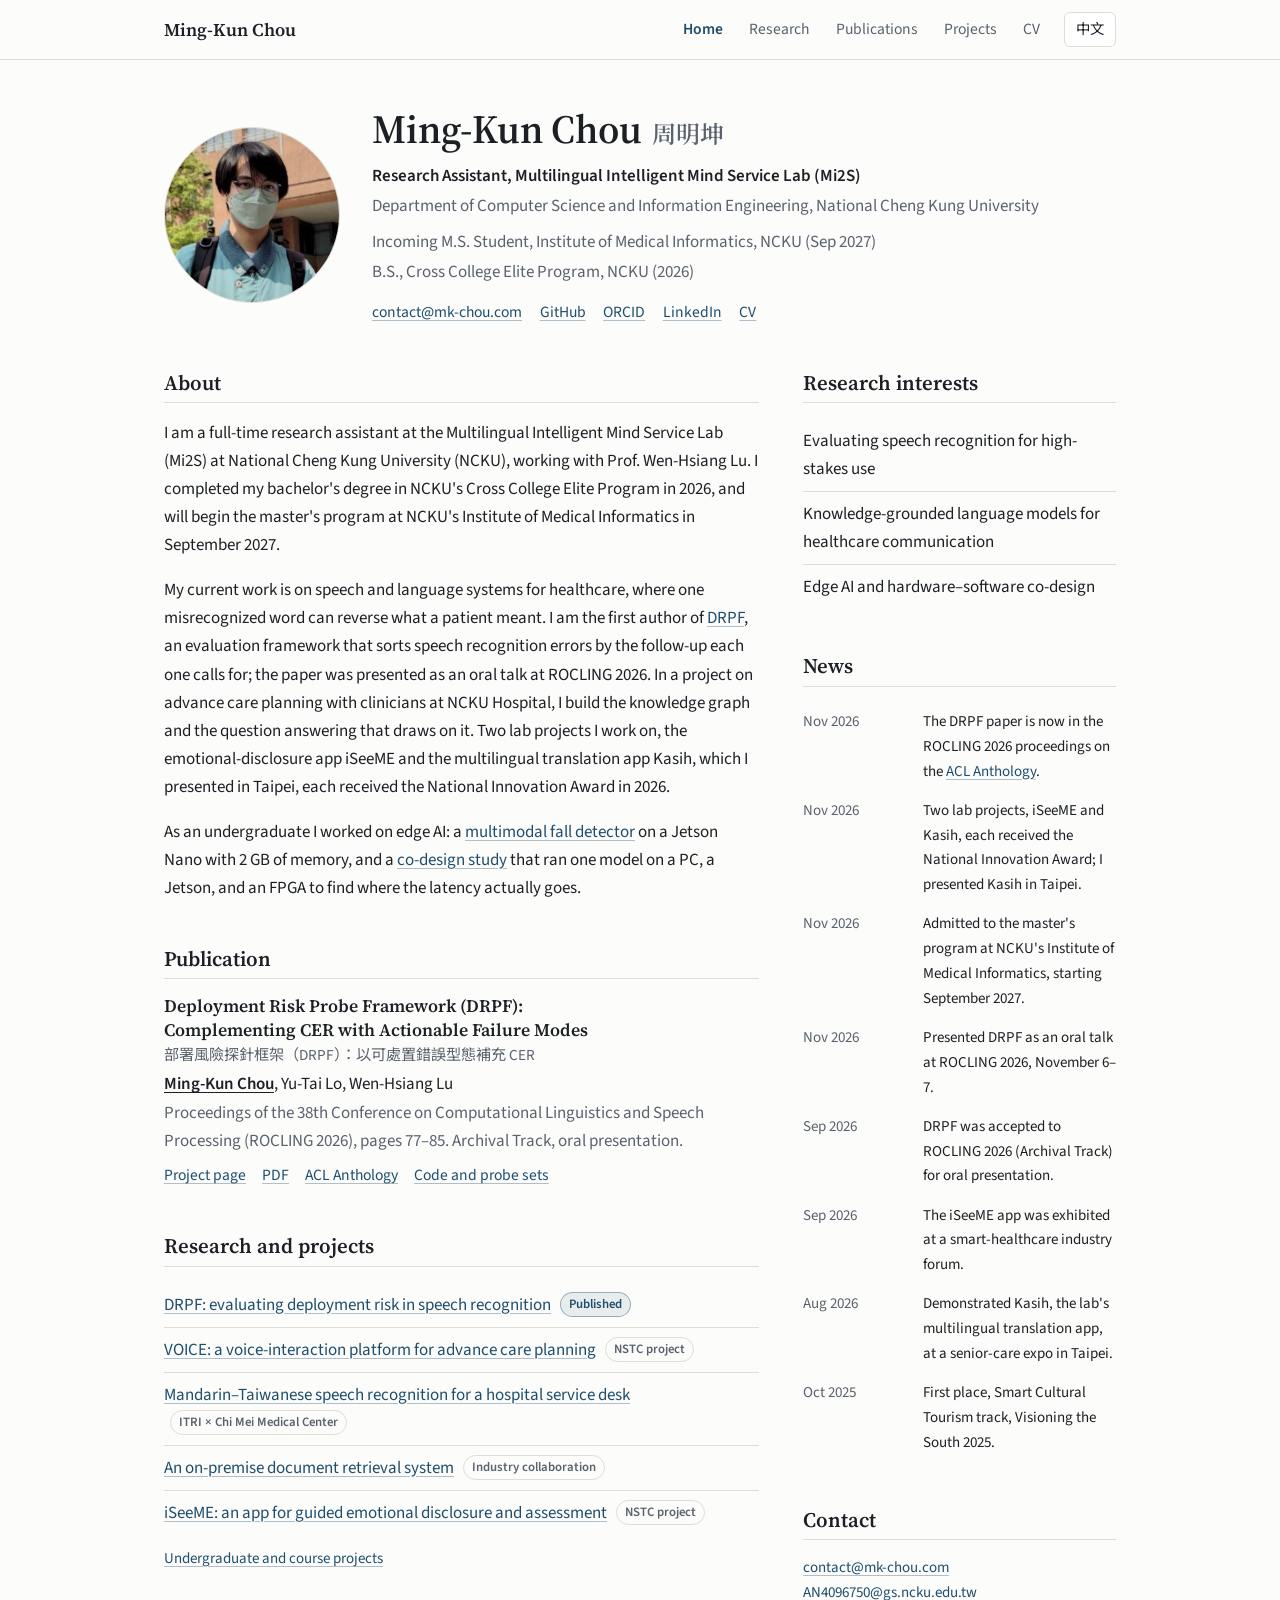
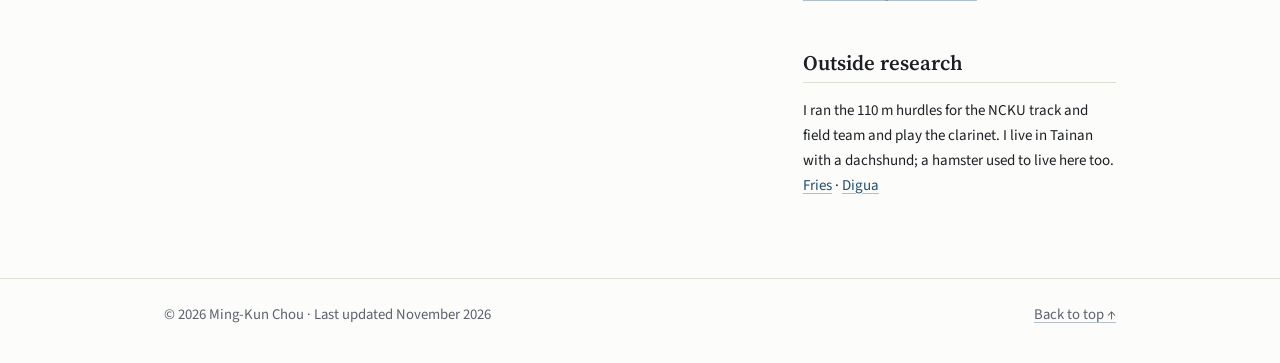
==== index.html @ 24df6266 "Show education under name in homepage header; align CV education with LinkedIn Co-Authored-By: Claud" ====
<!DOCTYPE html>
<html lang="en">
<head>
  <meta charset="UTF-8">
  <meta name="viewport" content="width=device-width, initial-scale=1.0">
  <meta name="description" content="Ming-Kun Chou is a research assistant at the Mi2S lab, National Cheng Kung University, working on speech recognition evaluation and language systems for healthcare.">
  <meta name="author" content="Ming-Kun Chou">
  <link rel="canonical" href="https://www.mk-chou.com/">
  <title>Ming-Kun Chou | 周明坤</title>
  <link rel="preconnect" href="https://fonts.googleapis.com">
  <link rel="preconnect" href="https://fonts.gstatic.com" crossorigin>
  <link href="https://fonts.googleapis.com/css2?family=Noto+Sans+TC:wght@400;500;700&family=Noto+Serif+TC:wght@600&family=Source+Sans+3:ital,wght@0,400;0,600;0,700;1,400&family=Source+Serif+4:wght@600&display=swap" rel="stylesheet">
  <link rel="stylesheet" href="css/style.css">
</head>
<body data-page="home">
  <header class="site-header">
    <nav class="nav" aria-label="Main navigation" data-i18n="nav.label" data-i18n-attr="aria-label">
      <a href="" class="logo">Ming-Kun Chou</a>
      <div class="nav-end">
        <ul class="nav-links">
          <li><a href="" class="active" aria-current="page" data-i18n="nav.home">Home</a></li>
          <li><a href="research/" data-i18n="nav.research">Research</a></li>
          <li><a href="publication/" data-i18n="nav.publications">Publications</a></li>
          <li><a href="project/" data-i18n="nav.projects">Projects</a></li>
          <li><a href="about/" data-i18n="nav.cv">CV</a></li>
        </ul>
        <button type="button" class="lang-toggle" id="lang-toggle" aria-label="Switch to Chinese">中文</button>
        <button class="nav-toggle" aria-label="Open menu" aria-expanded="false" data-i18n="nav.toggle" data-i18n-attr="aria-label">
          <span></span>
          <span></span>
        </button>
      </div>
    </nav>
  </header>

  <main class="page">
    <div class="container">
      <section class="profile">
        <img class="profile-photo" src="pic/profile.jpg" width="352" height="352" data-i18n="home.photo.alt" data-i18n-attr="alt" alt="Ming-Kun Chou">
        <div>
          <h1 class="profile-name">Ming-Kun Chou<span class="profile-name-zh" lang="zh-Hant">周明坤</span></h1>
          <p class="profile-role" data-i18n="home.role">Research Assistant, Multilingual Intelligent Mind Service Lab (Mi2S)</p>
          <p class="profile-aff" data-i18n="home.aff">Department of Computer Science and Information Engineering, National Cheng Kung University</p>
          <p class="profile-aff profile-edu" data-i18n="home.edu.ms">Incoming M.S. Student, Institute of Medical Informatics, NCKU (Sep 2027)</p>
          <p class="profile-aff" data-i18n="home.edu.bs">B.S., Cross College Elite Program, NCKU (2026)</p>
          <ul class="link-row">
            <li><a href="mailto:contact@mk-chou.com">contact@mk-chou.com</a></li>
            <li><a href="https://github.com/MKChou" rel="me">GitHub</a></li>
            <li><a href="https://orcid.org/0009-0003-9377-6130" rel="me">ORCID</a></li>
            <li><a href="https://www.linkedin.com/in/mk-chou" rel="me">LinkedIn</a></li>
            <li><a href="about/"><span data-i18n="home.link.cv">CV</span></a></li>
          </ul>
        </div>
      </section>

      <div class="two-col">
        <div>
          <section class="section prose">
            <h2 class="section-title" data-i18n="home.h.about">About</h2>
            <p data-i18n="home.about.p1">I am a full-time research assistant at the Multilingual Intelligent Mind Service Lab (Mi2S) at National Cheng Kung University (NCKU), working with Prof. Wen-Hsiang Lu. I completed my bachelor's degree in NCKU's Cross College Elite Program in 2026, and will begin the master's program at NCKU's Institute of Medical Informatics in September 2027.</p>
            <p data-i18n="home.about.p2" data-i18n-html>My current work is on speech and language systems for healthcare, where one misrecognized word can reverse what a patient meant. I am the first author of <a href="research/drpf/">DRPF</a>, an evaluation framework that sorts speech recognition errors by the follow-up each one calls for; the paper was presented as an oral talk at ROCLING 2026. In a project on advance care planning with clinicians at NCKU Hospital, I build the knowledge graph and the question answering that draws on it. Two lab projects I work on, the emotional-disclosure app iSeeME and the multilingual translation app Kasih, which I presented in Taipei, each received the National Innovation Award in 2026.</p>
            <p data-i18n="home.about.p3" data-i18n-html>As an undergraduate I worked on edge AI: a <a href="project/2/">multimodal fall detector</a> on a Jetson Nano with 2 GB of memory, and a <a href="project/3/">co-design study</a> that ran one model on a PC, a Jetson, and an FPGA to find where the latency actually goes.</p>
          </section>

          <section class="section">
            <h2 class="section-title" data-i18n="home.h.pub">Publication</h2>
      <article class="pub">
        <h3 class="pub-title">Deployment Risk Probe Framework (DRPF): Complementing CER with Actionable Failure Modes<span class="pub-title-alt" lang="zh-Hant">部署風險探針框架（DRPF）：以可處置錯誤型態補充 CER</span></h3>
        <p class="pub-authors"><span class="me">Ming-Kun Chou</span>, Yu-Tai Lo, Wen-Hsiang Lu</p>
        <p class="pub-venue" data-i18n="pub.venue">Proceedings of the 38th Conference on Computational Linguistics and Speech Processing (ROCLING 2026), pages 77–85. Archival Track, oral presentation.</p>
        <ul class="pub-links">
          <li><a href="research/drpf/"><span data-i18n="pub.link.page">Project page</span></a></li>
          <li><a href="https://aclanthology.org/2026.rocling-main.8.pdf"><span data-i18n="pub.link.pdf">PDF</span></a></li>
          <li><a href="https://aclanthology.org/2026.rocling-main.8/">ACL Anthology</a></li>
          <li><a href="https://github.com/MKChou/DRPF-rocling2026"><span data-i18n="pub.link.code">Code and probe sets</span></a></li>
        </ul>
      </article>
          </section>

          <section class="section">
            <h2 class="section-title" data-i18n="home.h.res">Research and projects</h2>
            <ul class="interest-list">
            <li><a href="research/drpf/"><span data-i18n="res.drpf.title">DRPF: evaluating deployment risk in speech recognition</span></a> <span class="tag tag--pub" data-i18n="res.drpf.tag">Published</span></li>
            <li><a href="research/#voice"><span data-i18n="res.voice.title">VOICE: a voice-interaction platform for advance care planning</span></a> <span class="tag" data-i18n="res.voice.tag">NSTC project</span></li>
            <li><a href="research/#chimei"><span data-i18n="res.chimei.title">Mandarin–Taiwanese speech recognition for a hospital service desk</span></a> <span class="tag" data-i18n="res.chimei.tag">ITRI × Chi Mei Medical Center</span></li>
            <li><a href="research/#kuenling"><span data-i18n="res.kuenling.title">An on-premise document retrieval system</span></a> <span class="tag" data-i18n="res.kuenling.tag">Industry collaboration</span></li>
            <li><a href="research/#iseeme"><span data-i18n="res.iseeme.title">iSeeME: an app for guided emotional disclosure and assessment</span></a> <span class="tag" data-i18n="res.iseeme.tag">NSTC project</span></li>
            </ul>
            <p class="small" style="margin-top:.75rem"><a href="project/"><span data-i18n="home.res.more">Undergraduate and course projects</span></a></p>
          </section>
        </div>

        <aside>
          <section class="section">
            <h2 class="section-title" data-i18n="home.h.int">Research interests</h2>
            <ul class="interest-list">
            <li data-i18n="home.int.0">Evaluating speech recognition for high-stakes use</li>
            <li data-i18n="home.int.1">Knowledge-grounded language models for healthcare communication</li>
            <li data-i18n="home.int.2">Edge AI and hardware–software co-design</li>
            </ul>
          </section>

          <section class="section">
            <h2 class="section-title" data-i18n="home.h.news">News</h2>
            <ul class="news small">
            <li><time datetime="2026-11"><span data-i18n="home.news.paper.when">Nov 2026</span></time><span data-i18n="home.news.paper.text" data-i18n-html>The DRPF paper is now in the ROCLING 2026 proceedings on the <a href="https://aclanthology.org/2026.rocling-main.8/">ACL Anthology</a>.</span></li>
            <li><time datetime="2026-11"><span data-i18n="home.news.award.when">Nov 2026</span></time><span data-i18n="home.news.award.text">Two lab projects, iSeeME and Kasih, each received the National Innovation Award; I presented Kasih in Taipei.</span></li>
            <li><time datetime="2026-11"><span data-i18n="home.news.admit.when">Nov 2026</span></time><span data-i18n="home.news.admit.text">Admitted to the master's program at NCKU's Institute of Medical Informatics, starting September 2027.</span></li>
            <li><time datetime="2026-11"><span data-i18n="home.news.0.when">Nov 2026</span></time><span data-i18n="home.news.0.text">Presented DRPF as an oral talk at ROCLING 2026, November 6–7.</span></li>
            <li><time datetime="2026-09"><span data-i18n="home.news.1.when">Sep 2026</span></time><span data-i18n="home.news.1.text">DRPF was accepted to ROCLING 2026 (Archival Track) for oral presentation.</span></li>
            <li><time datetime="2026-09"><span data-i18n="home.news.2.when">Sep 2026</span></time><span data-i18n="home.news.2.text">The iSeeME app was exhibited at a smart-healthcare industry forum.</span></li>
            <li><time datetime="2026-08"><span data-i18n="home.news.3.when">Aug 2026</span></time><span data-i18n="home.news.3.text">Demonstrated Kasih, the lab's multilingual translation app, at a senior-care expo in Taipei.</span></li>
            <li><time datetime="2025-10"><span data-i18n="home.news.4.when">Oct 2025</span></time><span data-i18n="home.news.4.text">First place, Smart Cultural Tourism track, Visioning the South 2025.</span></li>
            </ul>
          </section>

          <section class="section">
            <h2 class="section-title" data-i18n="home.h.contact">Contact</h2>
            <p class="small"><a href="mailto:contact@mk-chou.com">contact@mk-chou.com</a><br><a href="mailto:AN4096750@gs.ncku.edu.tw">AN4096750@gs.ncku.edu.tw</a></p>
          </section>

          <section class="section">
            <h2 class="section-title" data-i18n="home.h.outside">Outside research</h2>
            <p class="small"><span data-i18n="home.outside.p">I ran the 110 m hurdles for the NCKU track and field team and play the clarinet. I live in Tainan with a dachshund; a hamster used to live here too.</span>
              <button type="button" class="text-button pet-photo-trigger" data-photo="pic/shutiao.jpg" data-i18n="home.pets.shutiao.aria" data-i18n-attr="aria-label" aria-label="Show a photo of Fries"><span data-i18n="home.pets.shutiao">Fries</span></button>
              ·
              <button type="button" class="text-button pet-photo-trigger" data-photo="pic/digua.jpg" data-i18n="home.pets.digua.aria" data-i18n-attr="aria-label" aria-label="Show a photo of Digua"><span data-i18n="home.pets.digua">Digua</span></button>
            </p>
          </section>
        </aside>
      </div>
    </div>
  </main>

  <div class="photo-lightbox" id="photo-lightbox" hidden>
    <button type="button" class="photo-lightbox__close" id="photo-lightbox-close" data-i18n="home.pets.close" data-i18n-attr="aria-label" aria-label="Close">×</button>
    <figure class="photo-lightbox__inner">
      <img src="" alt="" id="photo-lightbox-img">
      <figcaption id="photo-lightbox-caption"></figcaption>
    </figure>
  </div>
  <footer class="site-footer">
    <div class="container footer-inner">
      <p>&copy; <span id="year">2026</span> Ming-Kun Chou · <span data-i18n="footer.updated">Last updated November 2026</span></p>
      <a class="back-to-top" data-i18n="footer.top" href="#">Back to top ↑</a>
    </div>
  </footer>

  <script src="js/site-i18n.js"></script>
  <script src="js/main.js"></script>
</body>
</html>
---- css/style.css ----
/* mk-chou.com — shared styles
   Light, text-first academic layout. Project case pages (project/N/) load this
   file first and add their own case.css on top, so the custom properties and
   the header / footer / container classes below are shared with them. */

:root {
  color-scheme: light;
  --bg: #fcfcfa;
  --bg-elevated: #ffffff;
  --surface: #f3f2ed;
  --border: #dfddd4;
  --text: #1c2025;
  --text-muted: #5a626e;
  --accent: #1e4e6e;
  --accent-soft: rgba(30, 78, 110, 0.09);
  --font-sans: "Source Sans 3", "Noto Sans TC", system-ui, -apple-system, "Segoe UI", sans-serif;
  --font-serif: "Source Serif 4", "Noto Serif TC", Georgia, "Times New Roman", serif;
  --radius: 6px;
  --transition: 0.18s ease;
  --measure: 46rem;
  --page: 62rem;
}

*,
*::before,
*::after {
  box-sizing: border-box;
}

html {
  -webkit-text-size-adjust: 100%;
  scroll-behavior: smooth;
  scroll-padding-top: 5rem;
}

@media (prefers-reduced-motion: reduce) {
  html {
    scroll-behavior: auto;
  }
}

body {
  margin: 0;
  background: var(--bg);
  color: var(--text);
  font-family: var(--font-sans);
  font-size: 1.0625rem;
  line-height: 1.65;
  -webkit-font-smoothing: antialiased;
  text-rendering: optimizeLegibility;
}

html[lang^="zh"] body {
  line-height: 1.8;
}

img {
  max-width: 100%;
  height: auto;
}

a {
  color: var(--accent);
  text-decoration: underline;
  text-decoration-color: rgba(30, 78, 110, 0.35);
  text-underline-offset: 0.18em;
  transition: text-decoration-color var(--transition), color var(--transition);
}

a:hover {
  text-decoration-color: currentColor;
}

:focus-visible {
  outline: 2px solid var(--accent);
  outline-offset: 2px;
  border-radius: 2px;
}

h1,
h2,
h3 {
  font-family: var(--font-serif);
  font-weight: 600;
  line-height: 1.25;
  text-wrap: balance;
}

p {
  margin: 0 0 1em;
}

.container {
  width: 100%;
  max-width: var(--page);
  margin: 0 auto;
  padding: 0 1.25rem;
}

.visually-hidden {
  position: absolute;
  width: 1px;
  height: 1px;
  overflow: hidden;
  clip: rect(0 0 0 0);
  white-space: nowrap;
}

/* ---------- Header ---------- */

.site-header {
  position: sticky;
  top: 0;
  z-index: 50;
  background: rgba(252, 252, 250, 0.94);
  backdrop-filter: saturate(1.4) blur(8px);
  border-bottom: 1px solid var(--border);
}

.nav {
  max-width: var(--page);
  margin: 0 auto;
  padding: 0.7rem 1.25rem;
  display: flex;
  align-items: center;
  justify-content: space-between;
  gap: 1rem;
}

.logo {
  font-family: var(--font-serif);
  font-weight: 600;
  font-size: 1.125rem;
  color: var(--text);
  text-decoration: none;
  white-space: nowrap;
}

.nav-end {
  display: flex;
  align-items: center;
  gap: 0.75rem;
}

.nav-links {
  display: flex;
  gap: 0.25rem;
  list-style: none;
  margin: 0;
  padding: 0;
}

.nav-links a {
  display: block;
  padding: 0.35rem 0.7rem;
  border-radius: var(--radius);
  color: var(--text-muted);
  font-size: 0.975rem;
  text-decoration: none;
  transition: color var(--transition), background var(--transition);
}

.nav-links a:hover {
  color: var(--text);
  background: var(--surface);
}

.nav-links a.active {
  color: var(--accent);
  font-weight: 600;
}

.lang-toggle {
  font: inherit;
  font-size: 0.9rem;
  padding: 0.3rem 0.7rem;
  border: 1px solid var(--border);
  border-radius: var(--radius);
  background: var(--bg-elevated);
  color: var(--text);
  cursor: pointer;
  transition: border-color var(--transition), color var(--transition);
}

.lang-toggle:hover {
  border-color: var(--accent);
  color: var(--accent);
}

.nav-toggle {
  display: none;
  width: 2.25rem;
  height: 2.25rem;
  padding: 0;
  border: 1px solid var(--border);
  border-radius: var(--radius);
  background: var(--bg-elevated);
  cursor: pointer;
  flex-direction: column;
  align-items: center;
  justify-content: center;
  gap: 5px;
}

.nav-toggle span {
  display: block;
  width: 1.05rem;
  height: 2px;
  background: var(--text);
  transition: transform var(--transition);
}

.nav-toggle.open span:first-child {
  transform: translateY(3.5px) rotate(45deg);
}

.nav-toggle.open span:last-child {
  transform: translateY(-3.5px) rotate(-45deg);
}

@media (max-width: 760px) {
  .nav-toggle {
    display: flex;
  }

  .nav-links {
    display: none;
    position: absolute;
    left: 0;
    right: 0;
    top: 100%;
    flex-direction: column;
    gap: 0;
    padding: 0.5rem 1.25rem 0.9rem;
    background: var(--bg);
    border-bottom: 1px solid var(--border);
  }

  .nav-links.open {
    display: flex;
  }

  .nav-links a {
    padding: 0.6rem 0.25rem;
  }
}

/* ---------- Page scaffolding ---------- */

.page {
  padding: 2.75rem 0 4rem;
}

.page-head {
  max-width: var(--measure);
  margin-bottom: 2.25rem;
}

.page-title {
  font-size: clamp(1.75rem, 1.4rem + 1.4vw, 2.25rem);
  margin: 0 0 0.6rem;
}

.page-lead {
  color: var(--text-muted);
  margin: 0;
}

.section {
  margin-top: 2.75rem;
}

.section:first-child {
  margin-top: 0;
}

.section-title {
  font-size: 1.3rem;
  margin: 0 0 1rem;
  padding-bottom: 0.4rem;
  border-bottom: 1px solid var(--border);
}

.prose {
  max-width: var(--measure);
}

.prose h3 {
  font-size: 1.1rem;
  margin: 1.75rem 0 0.5rem;
}

.prose ul,
.prose ol {
  margin: 0 0 1em;
  padding-left: 1.25rem;
}

.prose li {
  margin-bottom: 0.35em;
}

.muted {
  color: var(--text-muted);
}

.small {
  font-size: 0.94rem;
}

.plain-list {
  list-style: none;
  margin: 0;
  padding: 0;
}

/* ---------- Home ---------- */

.profile {
  display: grid;
  grid-template-columns: 11rem 1fr;
  gap: 2rem;
  align-items: center;
}

.profile-photo {
  width: 11rem;
  height: 11rem;
  object-fit: cover;
  border-radius: 50%;
  border: 1px solid var(--border);
  background: var(--surface);
}

.profile-name {
  font-size: clamp(1.9rem, 1.5rem + 1.6vw, 2.5rem);
  margin: 0;
}

.profile-name-zh {
  font-family: "Noto Serif TC", var(--font-serif);
  font-weight: 600;
  font-size: 0.6em;
  color: var(--text-muted);
  margin-left: 0.6rem;
  white-space: nowrap;
}

.profile-role {
  margin: 0.5rem 0 0;
  font-weight: 600;
}

.profile-aff {
  margin: 0.1rem 0 0;
  color: var(--text-muted);
}

.profile-edu {
  margin-top: 0.5rem;
}

.link-row {
  display: flex;
  flex-wrap: wrap;
  gap: 0.35rem 1.1rem;
  list-style: none;
  margin: 0.9rem 0 0;
  padding: 0;
  font-size: 0.975rem;
}

@media (max-width: 620px) {
  .profile {
    grid-template-columns: 1fr;
    gap: 1.25rem;
    justify-items: start;
  }

  .profile-photo {
    width: 8rem;
    height: 8rem;
  }
}

.two-col {
  margin-top: 2.75rem;
  display: grid;
  grid-template-columns: minmax(0, 1.9fr) minmax(0, 1fr);
  gap: 2.75rem;
  align-items: start;
}

@media (max-width: 860px) {
  .two-col {
    grid-template-columns: 1fr;
    gap: 0;
  }

  .two-col > aside {
    margin-top: 2.75rem;
  }
}

.interest-list {
  list-style: none;
  margin: 0;
  padding: 0;
}

.interest-list li {
  padding: 0.5rem 0;
  border-bottom: 1px solid var(--border);
}

.interest-list li:last-child {
  border-bottom: 0;
}

.news {
  list-style: none;
  margin: 0;
  padding: 0;
}

.news li {
  display: grid;
  grid-template-columns: 6.5rem 1fr;
  gap: 1rem;
  padding: 0.45rem 0;
}

.news time {
  color: var(--text-muted);
  font-variant-numeric: tabular-nums;
  white-space: nowrap;
}

@media (max-width: 480px) {
  .news li {
    grid-template-columns: 1fr;
    gap: 0;
  }
}

/* ---------- Publication entries ---------- */

.pub {
  max-width: var(--measure);
}

.pub-title {
  font-family: var(--font-serif);
  font-weight: 600;
  font-size: 1.1rem;
  line-height: 1.35;
  margin: 0 0 0.3rem;
}

.pub-title-alt {
  display: block;
  font-family: var(--font-sans);
  font-weight: 400;
  font-size: 0.95rem;
  color: var(--text-muted);
  margin-top: 0.15rem;
}

.pub-authors,
.pub-venue {
  margin: 0;
}

.pub-authors .me {
  font-weight: 600;
  text-decoration: underline;
  text-decoration-thickness: 1px;
  text-underline-offset: 0.2em;
}

.pub-venue {
  color: var(--text-muted);
}

.pub-links {
  display: flex;
  flex-wrap: wrap;
  gap: 0.4rem 1rem;
  list-style: none;
  margin: 0.55rem 0 0;
  padding: 0;
  font-size: 0.975rem;
}

.pub details {
  margin-top: 0.75rem;
}

.pub summary {
  cursor: pointer;
  color: var(--accent);
  font-size: 0.975rem;
  width: fit-content;
}

.pub details > *:not(summary) {
  margin-top: 0.6rem;
}

pre {
  margin: 0;
  padding: 0.9rem 1rem;
  background: var(--surface);
  border: 1px solid var(--border);
  border-radius: var(--radius);
  font-family: ui-monospace, SFMono-Regular, Menlo, Consolas, monospace;
  font-size: 0.85rem;
  line-height: 1.55;
  overflow-x: auto;
  white-space: pre;
}

/* ---------- Entries (research, projects) ---------- */

.entry {
  max-width: var(--measure);
  padding: 1.5rem 0;
  border-bottom: 1px solid var(--border);
}

.entry:first-of-type {
  padding-top: 0.25rem;
}

.entry:last-of-type {
  border-bottom: 0;
}

.entry-title {
  font-size: 1.15rem;
  margin: 0 0 0.25rem;
}

.entry-title a {
  color: inherit;
  text-decoration-color: transparent;
}

.entry-title a:hover {
  color: var(--accent);
  text-decoration-color: currentColor;
}

.entry-meta {
  margin: 0 0 0.7rem;
  color: var(--text-muted);
  font-size: 0.96rem;
}

.entry-meta span + span::before {
  content: "·";
  margin: 0 0.5rem;
}

.entry p:last-child {
  margin-bottom: 0;
}

.tag {
  display: inline-block;
  padding: 0.05rem 0.5rem;
  border: 1px solid var(--border);
  border-radius: 999px;
  font-family: var(--font-sans);
  font-size: 0.8rem;
  font-weight: 600;
  color: var(--text-muted);
  vertical-align: 0.12em;
  margin-left: 0.4rem;
  white-space: nowrap;
}

.tag--pub {
  color: var(--accent);
  border-color: rgba(30, 78, 110, 0.4);
  background: var(--accent-soft);
}

.entry-with-figure {
  display: grid;
  grid-template-columns: minmax(0, 1fr) 13rem;
  gap: 1.5rem;
  align-items: start;
  max-width: calc(var(--measure) + 14.5rem);
}

.entry-figure {
  margin: 0;
}

.entry-figure img {
  display: block;
  width: 100%;
  border: 1px solid var(--border);
  border-radius: var(--radius);
  background: #fff;
}

.entry-figure figcaption {
  margin-top: 0.35rem;
  font-size: 0.85rem;
  color: var(--text-muted);
}

@media (max-width: 760px) {
  .entry-with-figure {
    grid-template-columns: 1fr;
  }

  .entry-figure {
    max-width: 18rem;
  }
}

/* ---------- Tables ---------- */

.table-wrap {
  max-width: 54rem;
  overflow-x: auto;
  margin: 1.1rem 0 1.4rem;
}

table {
  width: 100%;
  border-collapse: collapse;
  font-size: 0.95rem;
  font-variant-numeric: tabular-nums;
}

caption {
  caption-side: bottom;
  text-align: left;
  padding-top: 0.5rem;
  color: var(--text-muted);
  font-size: 0.88rem;
}

th,
td {
  padding: 0.5rem 0.75rem;
  text-align: left;
  vertical-align: top;
  border-bottom: 1px solid var(--border);
}

thead th {
  border-bottom: 2px solid var(--text);
  font-weight: 600;
  white-space: nowrap;
}

td.num,
th.num {
  text-align: right;
  white-space: nowrap;
}

/* ---------- Simple bar chart (DRPF page) ---------- */

.bars {
  margin: 1.25rem 0 0.5rem;
  display: grid;
  gap: 0.7rem;
}

.bar-row {
  display: grid;
  grid-template-columns: 9.5rem 1fr 4.5rem;
  gap: 0.75rem;
  align-items: center;
  font-size: 0.93rem;
}

.bar-track {
  display: flex;
  height: 1.5rem;
  background: var(--surface);
  border-radius: 3px;
  overflow: hidden;
}

.bar-seg {
  display: flex;
  align-items: center;
  justify-content: center;
  color: #fff;
  font-size: 0.8rem;
  font-weight: 600;
  min-width: 0;
}

.bar-seg--iii {
  background: #1e4e6e;
}

.bar-seg--ii {
  background: #b5651d;
}

.bar-total {
  color: var(--text-muted);
  font-variant-numeric: tabular-nums;
  white-space: nowrap;
}

.legend {
  display: flex;
  flex-wrap: wrap;
  gap: 0.3rem 1.25rem;
  list-style: none;
  margin: 0.25rem 0 0;
  padding: 0;
  font-size: 0.88rem;
  color: var(--text-muted);
}

.legend i {
  display: inline-block;
  width: 0.75rem;
  height: 0.75rem;
  border-radius: 2px;
  margin-right: 0.4rem;
  vertical-align: -0.05em;
}

@media (max-width: 560px) {
  .bar-row {
    grid-template-columns: 1fr 4.5rem;
  }

  .bar-row > :first-child {
    grid-column: 1 / -1;
  }
}

/* ---------- CV ---------- */

.cv-list {
  margin: 0;
  max-width: 52rem;
}

.cv-row {
  display: grid;
  grid-template-columns: 6.5rem 1fr;
  gap: 1rem;
  padding: 0.6rem 0;
  border-bottom: 1px solid var(--border);
}

.cv-row:last-child {
  border-bottom: 0;
}

.cv-row dt {
  color: var(--text-muted);
  font-variant-numeric: tabular-nums;
}

.cv-row dd {
  margin: 0;
}

.cv-row strong {
  font-weight: 600;
}

.cv-row .sub {
  display: block;
  color: var(--text-muted);
  font-size: 0.96rem;
}

@media (max-width: 520px) {
  .cv-row {
    grid-template-columns: 1fr;
    gap: 0.1rem;
  }
}

.skills {
  max-width: 52rem;
}

.skills th {
  width: 12rem;
  font-weight: 600;
  white-space: nowrap;
}

/* ---------- Notes, buttons, back links ---------- */

.note {
  max-width: var(--measure);
  margin: 1.25rem 0;
  padding: 0.8rem 1rem;
  background: var(--surface);
  border-left: 3px solid var(--accent);
  border-radius: 0 var(--radius) var(--radius) 0;
  font-size: 0.97rem;
}

.note p:last-child {
  margin-bottom: 0;
}

.back-home {
  display: inline-block;
  color: var(--accent);
  font-size: 0.975rem;
}

.text-button {
  font: inherit;
  color: var(--accent);
  background: none;
  border: 0;
  padding: 0;
  cursor: pointer;
  text-decoration: underline;
  text-decoration-color: rgba(30, 78, 110, 0.35);
  text-underline-offset: 0.18em;
}

.text-button:hover {
  text-decoration-color: currentColor;
}

/* ---------- Photo lightbox (home) ---------- */

.photo-lightbox {
  position: fixed;
  inset: 0;
  z-index: 100;
  display: flex;
  align-items: center;
  justify-content: center;
  padding: 1.5rem;
  background: rgba(20, 22, 26, 0.82);
}

.photo-lightbox[hidden] {
  display: none;
}

.photo-lightbox__inner {
  margin: 0;
  max-width: min(90vw, 40rem);
  text-align: center;
  color: #fff;
}

.photo-lightbox__inner img {
  display: block;
  max-width: 100%;
  max-height: 78vh;
  border-radius: var(--radius);
}

.photo-lightbox__inner figcaption {
  margin-top: 0.6rem;
}

.photo-lightbox__close {
  position: absolute;
  top: 1rem;
  right: 1rem;
  width: 2.5rem;
  height: 2.5rem;
  font-size: 1.5rem;
  line-height: 1;
  color: #fff;
  background: rgba(255, 255, 255, 0.12);
  border: 0;
  border-radius: 50%;
  cursor: pointer;
}

/* ---------- Footer ---------- */

.site-footer {
  border-top: 1px solid var(--border);
  padding: 1.5rem 0 2.25rem;
  color: var(--text-muted);
  font-size: 0.92rem;
}

.footer-inner {
  display: flex;
  flex-wrap: wrap;
  align-items: center;
  justify-content: space-between;
  gap: 0.5rem 1.5rem;
}

.footer-inner p {
  margin: 0;
}

.back-to-top {
  color: var(--text-muted);
}

@media print {
  .site-header,
  .site-footer,
  .lang-toggle {
    display: none;
  }

  body {
    background: #fff;
    font-size: 11pt;
  }

  a {
    color: inherit;
    text-decoration: none;
  }
}
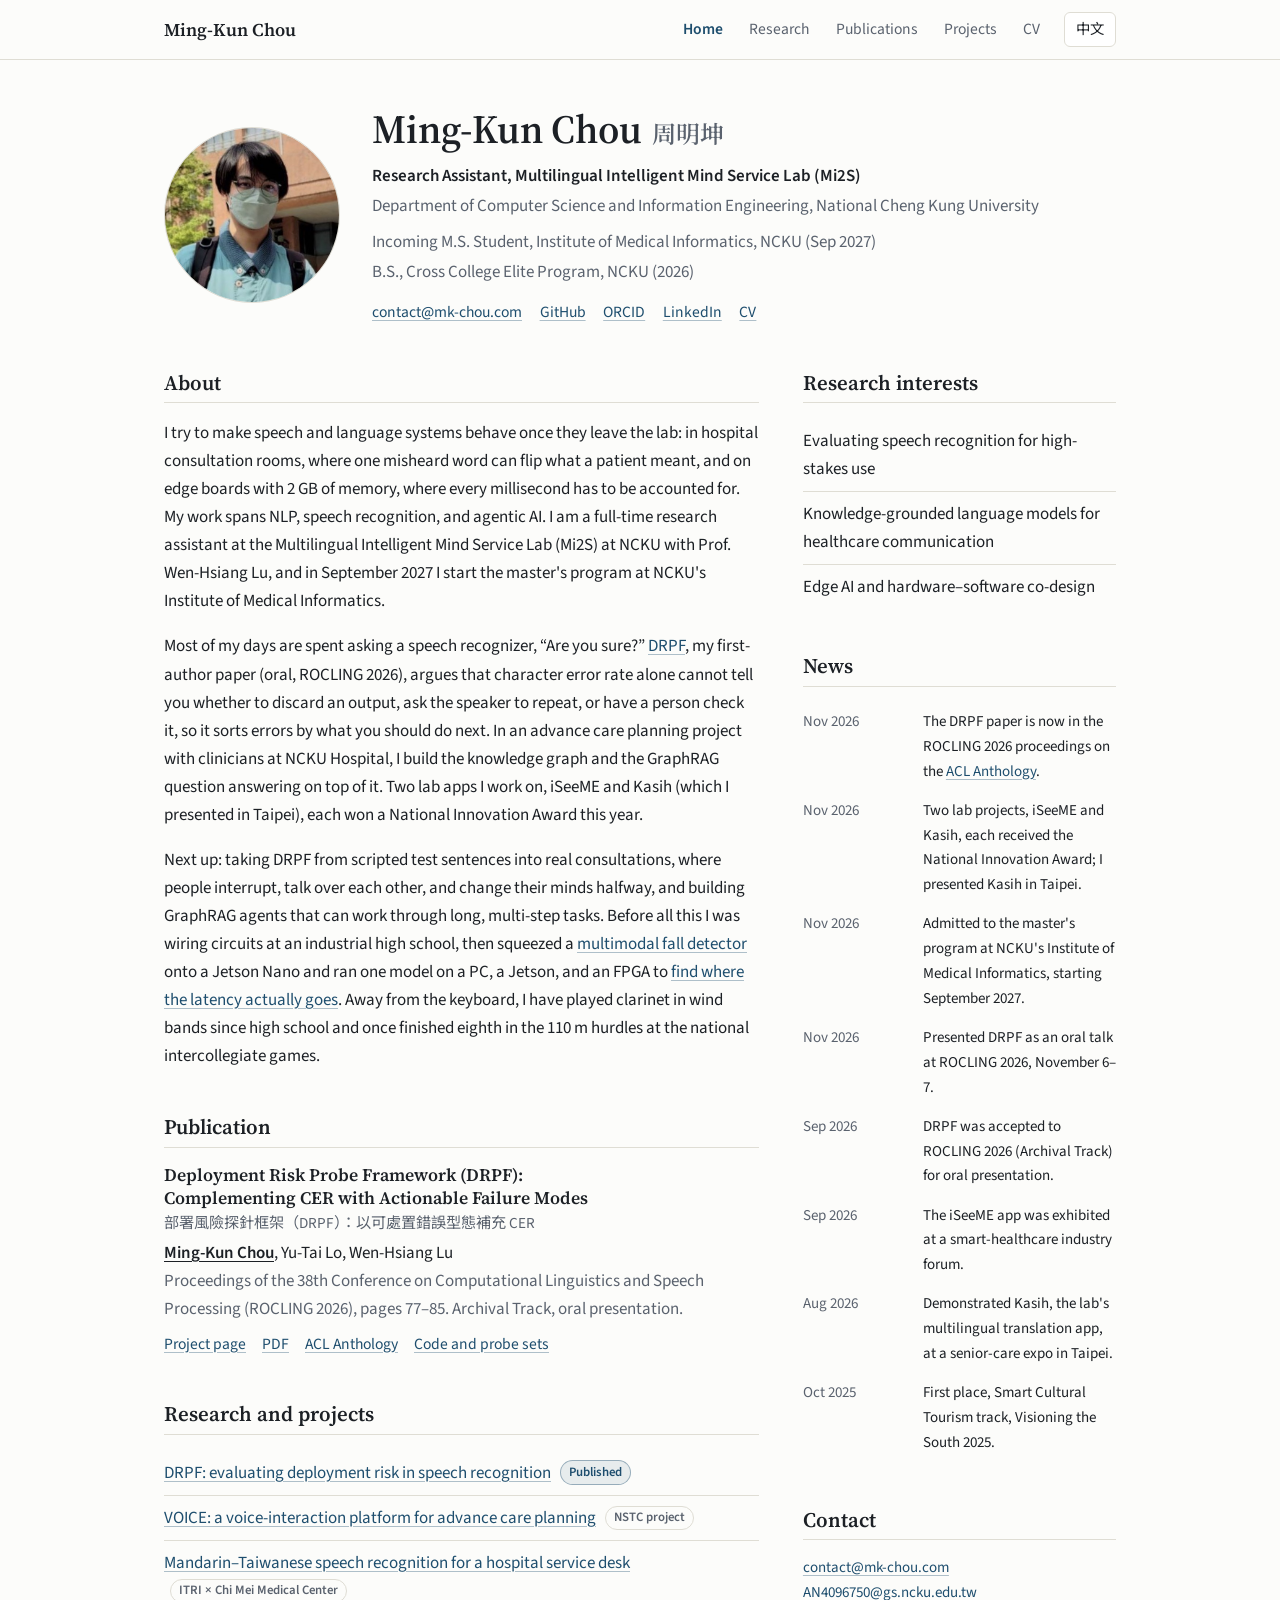
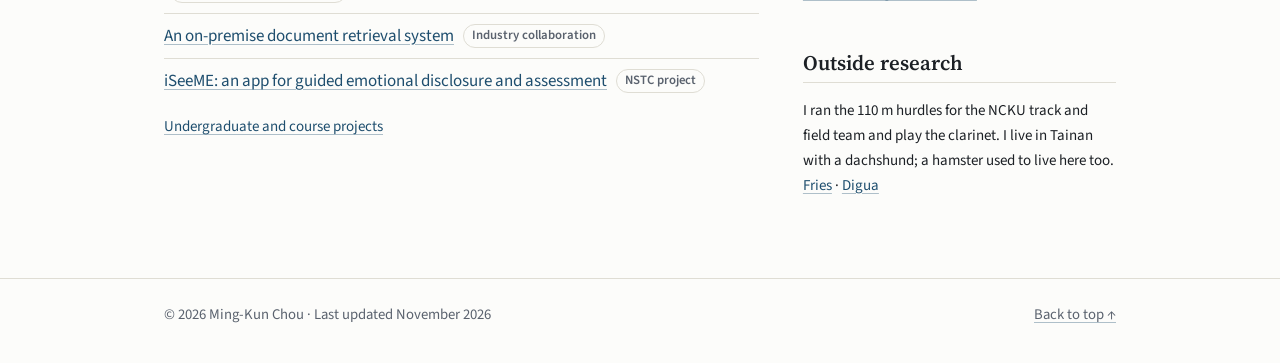
==== commit 6a32f0d8: "Rewrite homepage About in a livelier tone, drawing on LinkedIn summary Co-Authored-By: Claude Opus 5" ====
--- a/index.html
+++ b/index.html
@@ -57,9 +57,9 @@
         <div>
           <section class="section prose">
             <h2 class="section-title" data-i18n="home.h.about">About</h2>
-            <p data-i18n="home.about.p1">I am a full-time research assistant at the Multilingual Intelligent Mind Service Lab (Mi2S) at National Cheng Kung University (NCKU), working with Prof. Wen-Hsiang Lu. I completed my bachelor's degree in NCKU's Cross College Elite Program in 2026, and will begin the master's program at NCKU's Institute of Medical Informatics in September 2027.</p>
-            <p data-i18n="home.about.p2" data-i18n-html>My current work is on speech and language systems for healthcare, where one misrecognized word can reverse what a patient meant. I am the first author of <a href="research/drpf/">DRPF</a>, an evaluation framework that sorts speech recognition errors by the follow-up each one calls for; the paper was presented as an oral talk at ROCLING 2026. In a project on advance care planning with clinicians at NCKU Hospital, I build the knowledge graph and the question answering that draws on it. Two lab projects I work on, the emotional-disclosure app iSeeME and the multilingual translation app Kasih, which I presented in Taipei, each received the National Innovation Award in 2026.</p>
-            <p data-i18n="home.about.p3" data-i18n-html>As an undergraduate I worked on edge AI: a <a href="project/2/">multimodal fall detector</a> on a Jetson Nano with 2 GB of memory, and a <a href="project/3/">co-design study</a> that ran one model on a PC, a Jetson, and an FPGA to find where the latency actually goes.</p>
+            <p data-i18n="home.about.p1">I try to make speech and language systems behave once they leave the lab: in hospital consultation rooms, where one misheard word can flip what a patient meant, and on edge boards with 2 GB of memory, where every millisecond has to be accounted for. My work spans NLP, speech recognition, and agentic AI. I am a full-time research assistant at the Multilingual Intelligent Mind Service Lab (Mi2S) at NCKU with Prof. Wen-Hsiang Lu, and in September 2027 I start the master's program at NCKU's Institute of Medical Informatics.</p>
+            <p data-i18n="home.about.p2" data-i18n-html>Most of my days are spent asking a speech recognizer, “Are you sure?” <a href="research/drpf/">DRPF</a>, my first-author paper (oral, ROCLING 2026), argues that character error rate alone cannot tell you whether to discard an output, ask the speaker to repeat, or have a person check it, so it sorts errors by what you should do next. In an advance care planning project with clinicians at NCKU Hospital, I build the knowledge graph and the GraphRAG question answering on top of it. Two lab apps I work on, iSeeME and Kasih (which I presented in Taipei), each won a National Innovation Award this year.</p>
+            <p data-i18n="home.about.p3" data-i18n-html>Next up: taking DRPF from scripted test sentences into real consultations, where people interrupt, talk over each other, and change their minds halfway, and building GraphRAG agents that can work through long, multi-step tasks. Before all this I was wiring circuits at an industrial high school, then squeezed a <a href="project/2/">multimodal fall detector</a> onto a Jetson Nano and ran one model on a PC, a Jetson, and an FPGA to <a href="project/3/">find where the latency actually goes</a>. Away from the keyboard, I have played clarinet in wind bands since high school and once finished eighth in the 110 m hurdles at the national intercollegiate games.</p>
           </section>
 
           <section class="section">
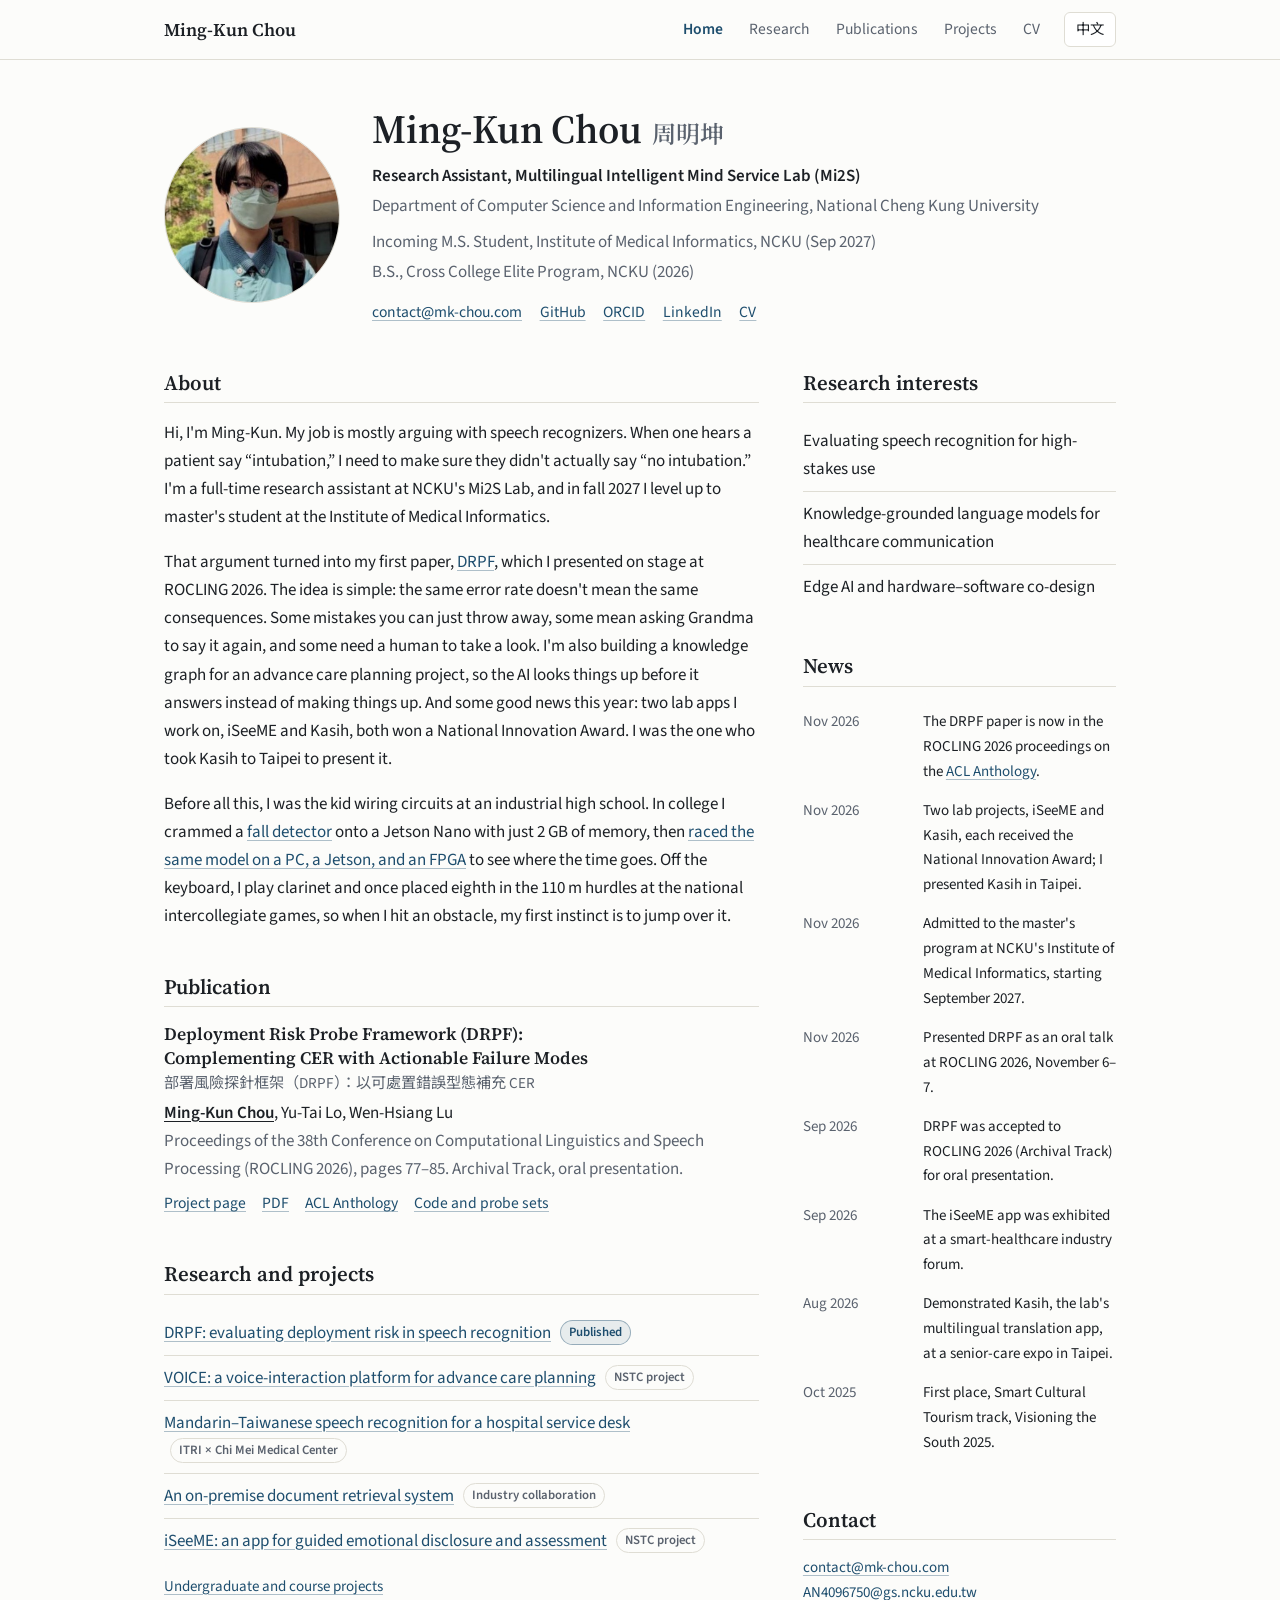
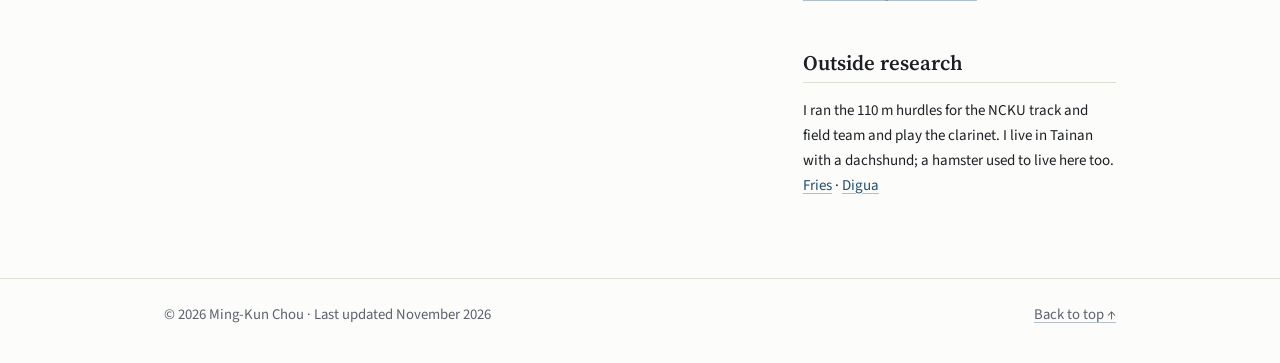
==== commit 094f32f7: "Make homepage About more casual Co-Authored-By: Claude Opus 5.5 <noreply@anthropic.com>" ====
--- a/index.html
+++ b/index.html
@@ -57,9 +57,9 @@
         <div>
           <section class="section prose">
             <h2 class="section-title" data-i18n="home.h.about">About</h2>
-            <p data-i18n="home.about.p1">I try to make speech and language systems behave once they leave the lab: in hospital consultation rooms, where one misheard word can flip what a patient meant, and on edge boards with 2 GB of memory, where every millisecond has to be accounted for. My work spans NLP, speech recognition, and agentic AI. I am a full-time research assistant at the Multilingual Intelligent Mind Service Lab (Mi2S) at NCKU with Prof. Wen-Hsiang Lu, and in September 2027 I start the master's program at NCKU's Institute of Medical Informatics.</p>
-            <p data-i18n="home.about.p2" data-i18n-html>Most of my days are spent asking a speech recognizer, “Are you sure?” <a href="research/drpf/">DRPF</a>, my first-author paper (oral, ROCLING 2026), argues that character error rate alone cannot tell you whether to discard an output, ask the speaker to repeat, or have a person check it, so it sorts errors by what you should do next. In an advance care planning project with clinicians at NCKU Hospital, I build the knowledge graph and the GraphRAG question answering on top of it. Two lab apps I work on, iSeeME and Kasih (which I presented in Taipei), each won a National Innovation Award this year.</p>
-            <p data-i18n="home.about.p3" data-i18n-html>Next up: taking DRPF from scripted test sentences into real consultations, where people interrupt, talk over each other, and change their minds halfway, and building GraphRAG agents that can work through long, multi-step tasks. Before all this I was wiring circuits at an industrial high school, then squeezed a <a href="project/2/">multimodal fall detector</a> onto a Jetson Nano and ran one model on a PC, a Jetson, and an FPGA to <a href="project/3/">find where the latency actually goes</a>. Away from the keyboard, I have played clarinet in wind bands since high school and once finished eighth in the 110 m hurdles at the national intercollegiate games.</p>
+            <p data-i18n="home.about.p1">Hi, I'm Ming-Kun. My job is mostly arguing with speech recognizers. When one hears a patient say “intubation,” I need to make sure they didn't actually say “no intubation.” I'm a full-time research assistant at NCKU's Mi2S Lab, and in fall 2027 I level up to master's student at the Institute of Medical Informatics.</p>
+            <p data-i18n="home.about.p2" data-i18n-html>That argument turned into my first paper, <a href="research/drpf/">DRPF</a>, which I presented on stage at ROCLING 2026. The idea is simple: the same error rate doesn't mean the same consequences. Some mistakes you can just throw away, some mean asking Grandma to say it again, and some need a human to take a look. I'm also building a knowledge graph for an advance care planning project, so the AI looks things up before it answers instead of making things up. And some good news this year: two lab apps I work on, iSeeME and Kasih, both won a National Innovation Award. I was the one who took Kasih to Taipei to present it.</p>
+            <p data-i18n="home.about.p3" data-i18n-html>Before all this, I was the kid wiring circuits at an industrial high school. In college I crammed a <a href="project/2/">fall detector</a> onto a Jetson Nano with just 2 GB of memory, then <a href="project/3/">raced the same model on a PC, a Jetson, and an FPGA</a> to see where the time goes. Off the keyboard, I play clarinet and once placed eighth in the 110 m hurdles at the national intercollegiate games, so when I hit an obstacle, my first instinct is to jump over it.</p>
           </section>
 
           <section class="section">
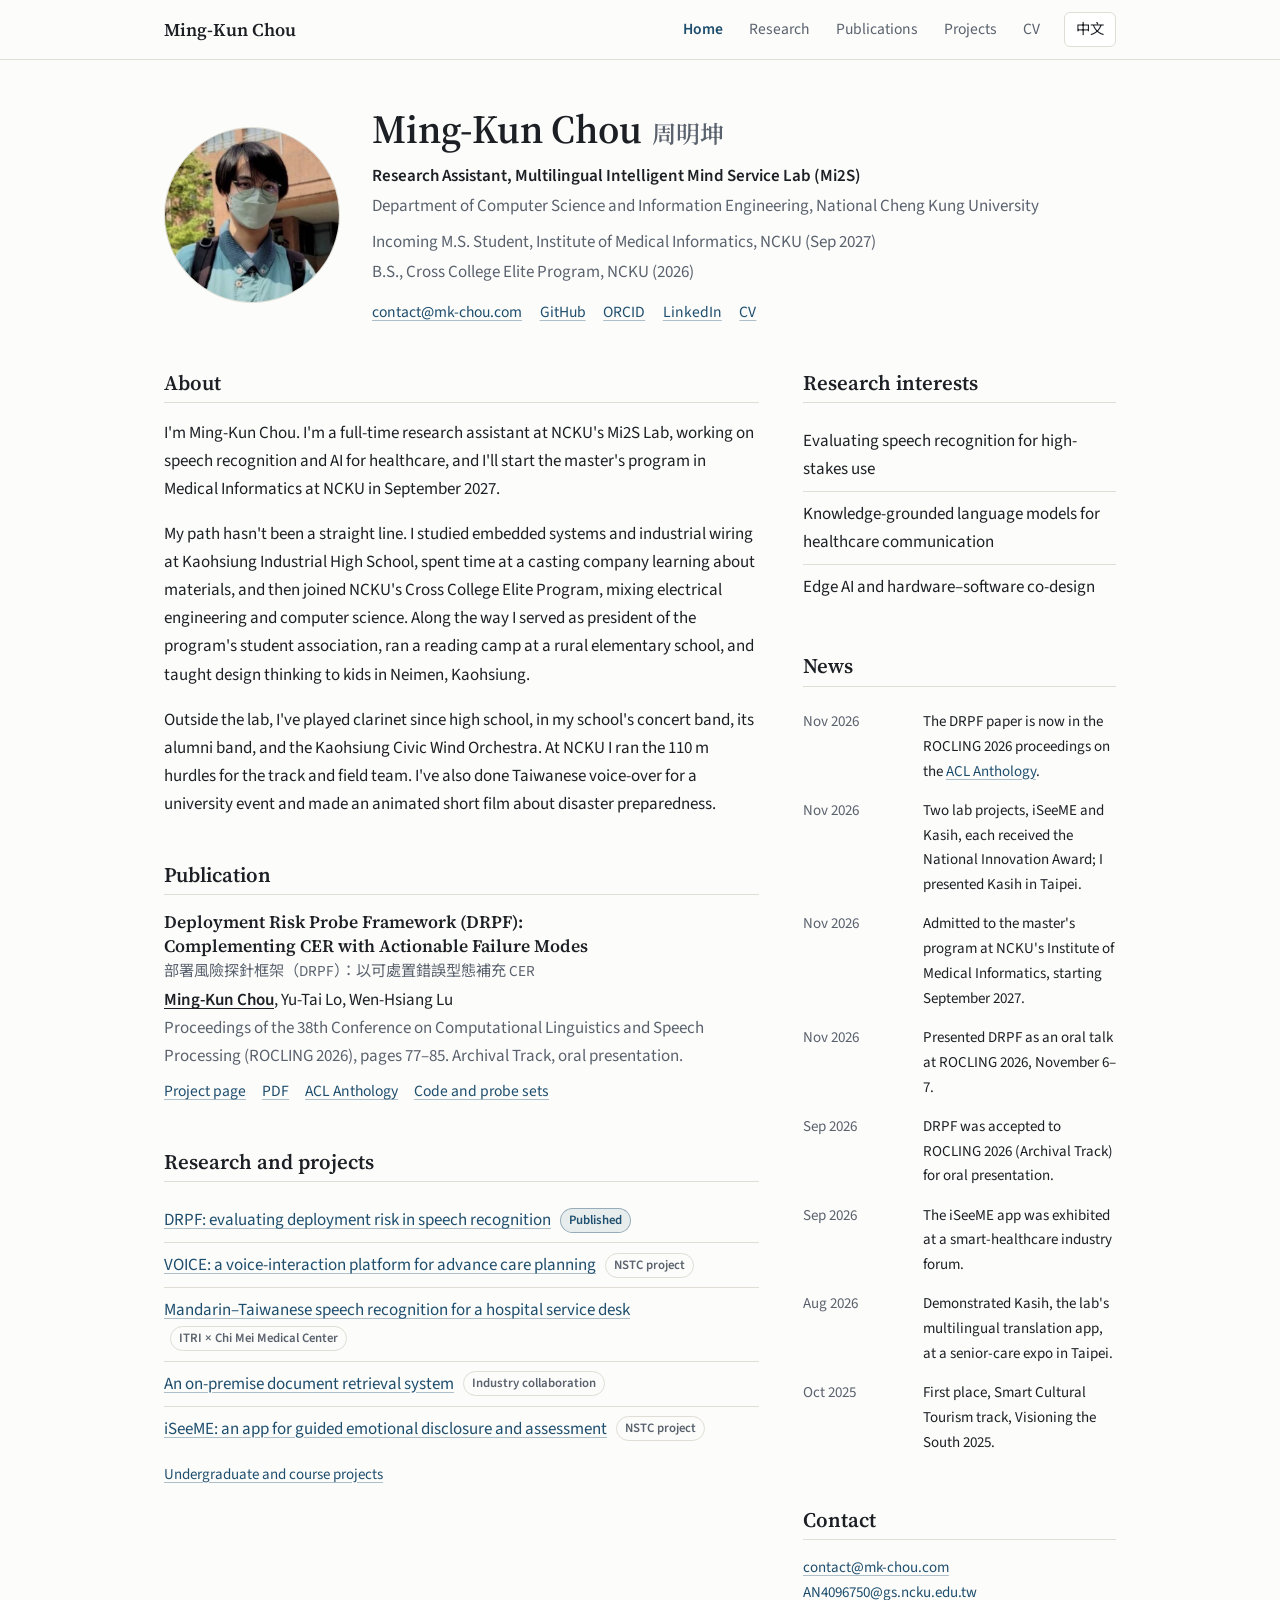
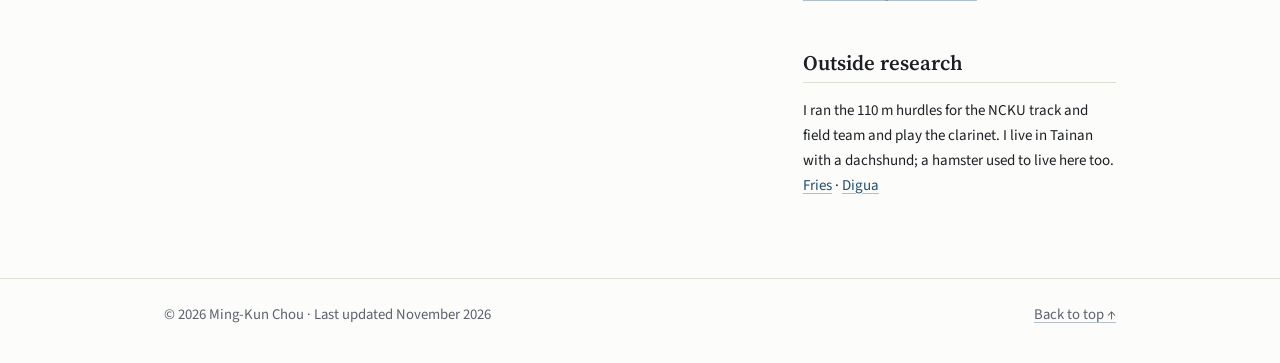
==== commit 1dc3077b: "Refocus homepage About on background and life outside research Co-Authored-By: Claude Opus 5.5 <nore" ====
--- a/index.html
+++ b/index.html
@@ -57,9 +57,9 @@
         <div>
           <section class="section prose">
             <h2 class="section-title" data-i18n="home.h.about">About</h2>
-            <p data-i18n="home.about.p1">Hi, I'm Ming-Kun. My job is mostly arguing with speech recognizers. When one hears a patient say “intubation,” I need to make sure they didn't actually say “no intubation.” I'm a full-time research assistant at NCKU's Mi2S Lab, and in fall 2027 I level up to master's student at the Institute of Medical Informatics.</p>
-            <p data-i18n="home.about.p2" data-i18n-html>That argument turned into my first paper, <a href="research/drpf/">DRPF</a>, which I presented on stage at ROCLING 2026. The idea is simple: the same error rate doesn't mean the same consequences. Some mistakes you can just throw away, some mean asking Grandma to say it again, and some need a human to take a look. I'm also building a knowledge graph for an advance care planning project, so the AI looks things up before it answers instead of making things up. And some good news this year: two lab apps I work on, iSeeME and Kasih, both won a National Innovation Award. I was the one who took Kasih to Taipei to present it.</p>
-            <p data-i18n="home.about.p3" data-i18n-html>Before all this, I was the kid wiring circuits at an industrial high school. In college I crammed a <a href="project/2/">fall detector</a> onto a Jetson Nano with just 2 GB of memory, then <a href="project/3/">raced the same model on a PC, a Jetson, and an FPGA</a> to see where the time goes. Off the keyboard, I play clarinet and once placed eighth in the 110 m hurdles at the national intercollegiate games, so when I hit an obstacle, my first instinct is to jump over it.</p>
+            <p data-i18n="home.about.p1">I'm Ming-Kun Chou. I'm a full-time research assistant at NCKU's Mi2S Lab, working on speech recognition and AI for healthcare, and I'll start the master's program in Medical Informatics at NCKU in September 2027.</p>
+            <p data-i18n="home.about.p2">My path hasn't been a straight line. I studied embedded systems and industrial wiring at Kaohsiung Industrial High School, spent time at a casting company learning about materials, and then joined NCKU's Cross College Elite Program, mixing electrical engineering and computer science. Along the way I served as president of the program's student association, ran a reading camp at a rural elementary school, and taught design thinking to kids in Neimen, Kaohsiung.</p>
+            <p data-i18n="home.about.p3">Outside the lab, I've played clarinet since high school, in my school's concert band, its alumni band, and the Kaohsiung Civic Wind Orchestra. At NCKU I ran the 110 m hurdles for the track and field team. I've also done Taiwanese voice-over for a university event and made an animated short film about disaster preparedness.</p>
           </section>
 
           <section class="section">
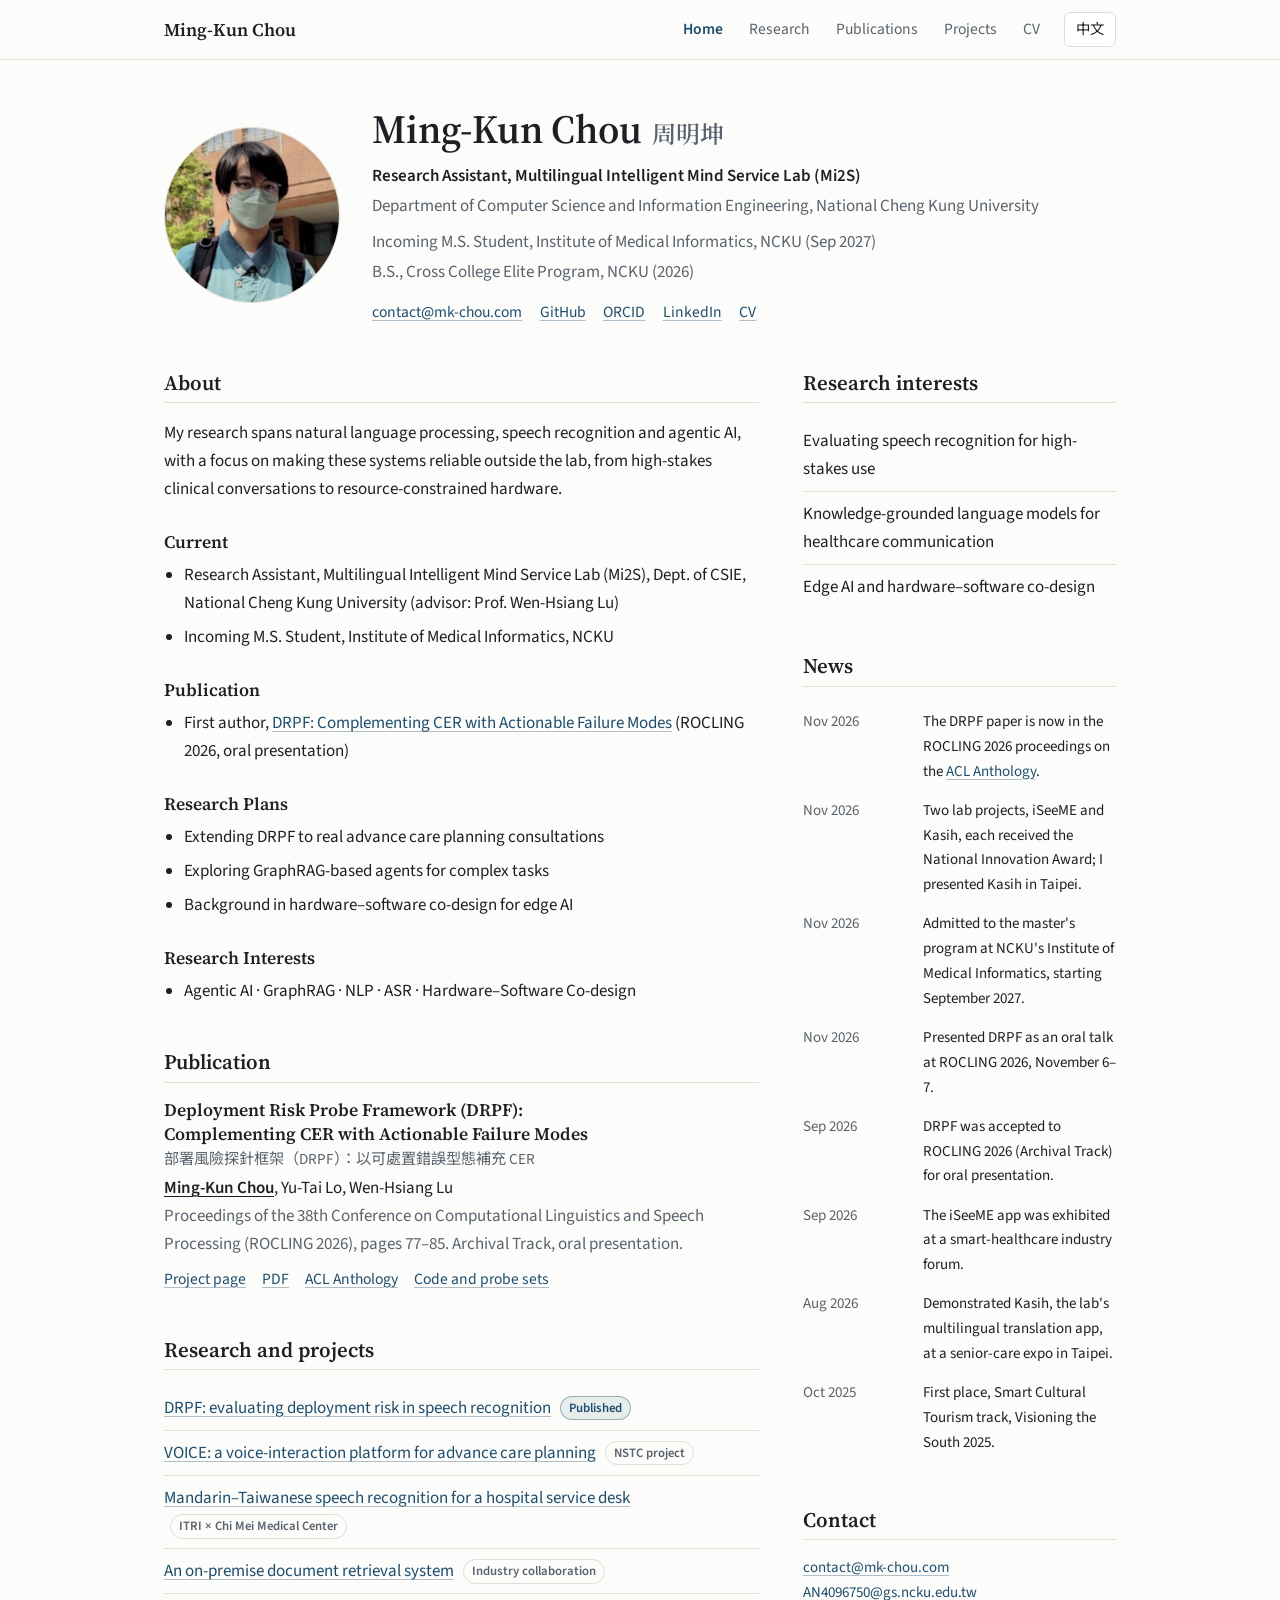
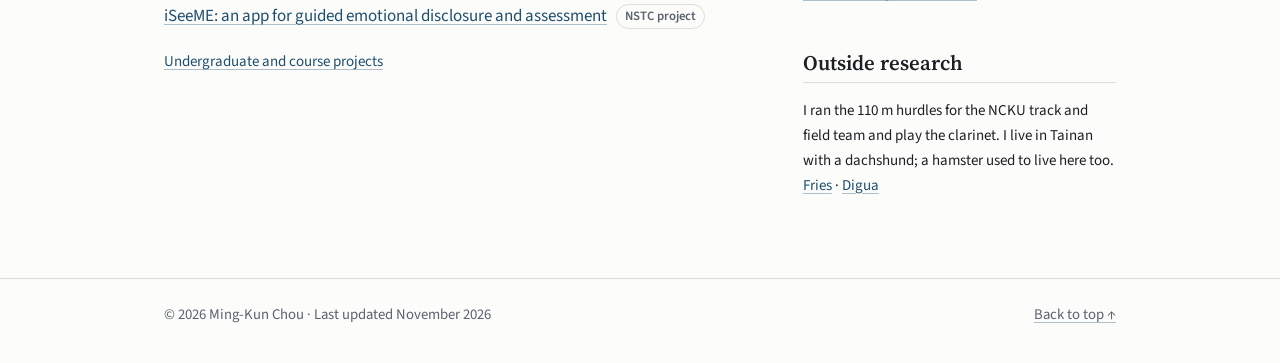
==== commit 406109fb: "Match homepage About to LinkedIn summary Co-Authored-By: Claude Opus 5.5 <noreply@anthropic.com>" ====
--- a/index.html
+++ b/index.html
@@ -57,9 +57,8 @@
         <div>
           <section class="section prose">
             <h2 class="section-title" data-i18n="home.h.about">About</h2>
-            <p data-i18n="home.about.p1">I'm Ming-Kun Chou. I'm a full-time research assistant at NCKU's Mi2S Lab, working on speech recognition and AI for healthcare, and I'll start the master's program in Medical Informatics at NCKU in September 2027.</p>
-            <p data-i18n="home.about.p2">My path hasn't been a straight line. I studied embedded systems and industrial wiring at Kaohsiung Industrial High School, spent time at a casting company learning about materials, and then joined NCKU's Cross College Elite Program, mixing electrical engineering and computer science. Along the way I served as president of the program's student association, ran a reading camp at a rural elementary school, and taught design thinking to kids in Neimen, Kaohsiung.</p>
-            <p data-i18n="home.about.p3">Outside the lab, I've played clarinet since high school, in my school's concert band, its alumni band, and the Kaohsiung Civic Wind Orchestra. At NCKU I ran the 110 m hurdles for the track and field team. I've also done Taiwanese voice-over for a university event and made an animated short film about disaster preparedness.</p>
+            <p data-i18n="home.about.p1">My research spans natural language processing, speech recognition and agentic AI, with a focus on making these systems reliable outside the lab, from high-stakes clinical conversations to resource-constrained hardware.</p>
+            <div data-i18n="home.about.p2" data-i18n-html><h3>Current</h3><ul><li>Research Assistant, Multilingual Intelligent Mind Service Lab (Mi2S), Dept. of CSIE, National Cheng Kung University (advisor: Prof. Wen-Hsiang Lu)</li><li>Incoming M.S. Student, Institute of Medical Informatics, NCKU</li></ul><h3>Publication</h3><ul><li>First author, <a href="research/drpf/">DRPF: Complementing CER with Actionable Failure Modes</a> (ROCLING 2026, oral presentation)</li></ul><h3>Research Plans</h3><ul><li>Extending DRPF to real advance care planning consultations</li><li>Exploring GraphRAG-based agents for complex tasks</li><li>Background in hardware–software co-design for edge AI</li></ul><h3>Research Interests</h3><ul><li>Agentic AI · GraphRAG · NLP · ASR · Hardware–Software Co-design</li></ul></div>
           </section>
 
           <section class="section">
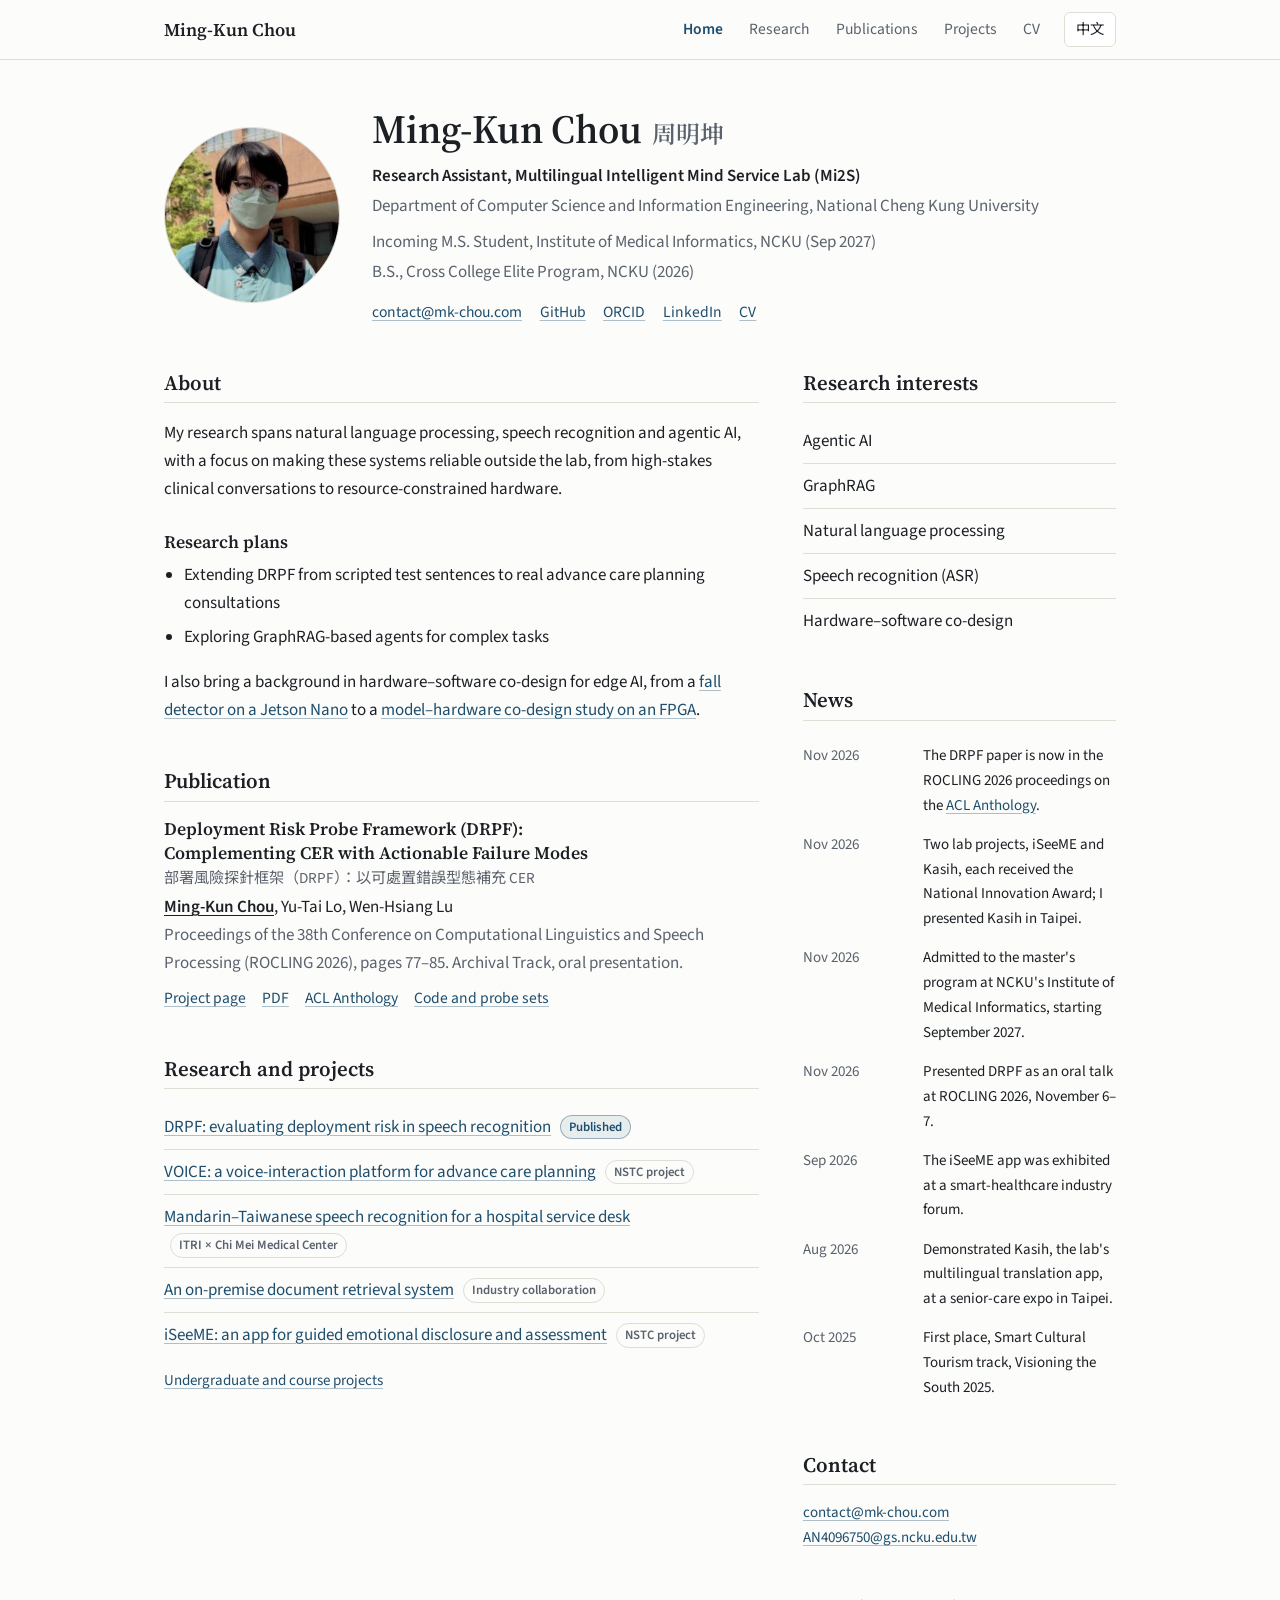
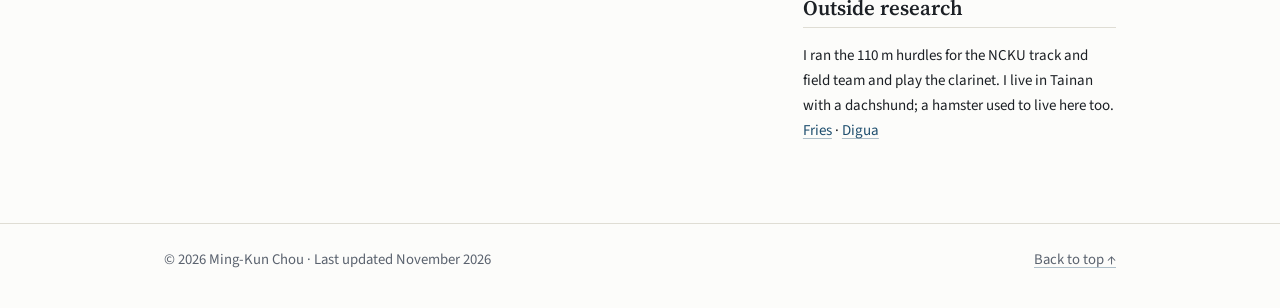
==== commit 53154640: "Tidy homepage: dedupe About, LinkedIn research interests, trim news Co-Authored-By: Claude Opus 5.5 " ====
--- a/index.html
+++ b/index.html
@@ -58,7 +58,7 @@
           <section class="section prose">
             <h2 class="section-title" data-i18n="home.h.about">About</h2>
             <p data-i18n="home.about.p1">My research spans natural language processing, speech recognition and agentic AI, with a focus on making these systems reliable outside the lab, from high-stakes clinical conversations to resource-constrained hardware.</p>
-            <div data-i18n="home.about.p2" data-i18n-html><h3>Current</h3><ul><li>Research Assistant, Multilingual Intelligent Mind Service Lab (Mi2S), Dept. of CSIE, National Cheng Kung University (advisor: Prof. Wen-Hsiang Lu)</li><li>Incoming M.S. Student, Institute of Medical Informatics, NCKU</li></ul><h3>Publication</h3><ul><li>First author, <a href="research/drpf/">DRPF: Complementing CER with Actionable Failure Modes</a> (ROCLING 2026, oral presentation)</li></ul><h3>Research Plans</h3><ul><li>Extending DRPF to real advance care planning consultations</li><li>Exploring GraphRAG-based agents for complex tasks</li><li>Background in hardware–software co-design for edge AI</li></ul><h3>Research Interests</h3><ul><li>Agentic AI · GraphRAG · NLP · ASR · Hardware–Software Co-design</li></ul></div>
+            <div data-i18n="home.about.p2" data-i18n-html><h3>Research plans</h3><ul><li>Extending DRPF from scripted test sentences to real advance care planning consultations</li><li>Exploring GraphRAG-based agents for complex tasks</li></ul><p>I also bring a background in hardware–software co-design for edge AI, from a <a href="project/2/">fall detector on a Jetson Nano</a> to a <a href="project/3/">model–hardware co-design study on an FPGA</a>.</p></div>
           </section>
 
           <section class="section">
@@ -93,9 +93,11 @@
           <section class="section">
             <h2 class="section-title" data-i18n="home.h.int">Research interests</h2>
             <ul class="interest-list">
-            <li data-i18n="home.int.0">Evaluating speech recognition for high-stakes use</li>
-            <li data-i18n="home.int.1">Knowledge-grounded language models for healthcare communication</li>
-            <li data-i18n="home.int.2">Edge AI and hardware–software co-design</li>
+            <li data-i18n="home.int.0">Agentic AI</li>
+            <li data-i18n="home.int.1">GraphRAG</li>
+            <li data-i18n="home.int.2">Natural language processing</li>
+            <li data-i18n="home.int.3">Speech recognition (ASR)</li>
+            <li data-i18n="home.int.4">Hardware–software co-design</li>
             </ul>
           </section>
 
@@ -106,7 +108,6 @@
             <li><time datetime="2026-11"><span data-i18n="home.news.award.when">Nov 2026</span></time><span data-i18n="home.news.award.text">Two lab projects, iSeeME and Kasih, each received the National Innovation Award; I presented Kasih in Taipei.</span></li>
             <li><time datetime="2026-11"><span data-i18n="home.news.admit.when">Nov 2026</span></time><span data-i18n="home.news.admit.text">Admitted to the master's program at NCKU's Institute of Medical Informatics, starting September 2027.</span></li>
             <li><time datetime="2026-11"><span data-i18n="home.news.0.when">Nov 2026</span></time><span data-i18n="home.news.0.text">Presented DRPF as an oral talk at ROCLING 2026, November 6–7.</span></li>
-            <li><time datetime="2026-09"><span data-i18n="home.news.1.when">Sep 2026</span></time><span data-i18n="home.news.1.text">DRPF was accepted to ROCLING 2026 (Archival Track) for oral presentation.</span></li>
             <li><time datetime="2026-09"><span data-i18n="home.news.2.when">Sep 2026</span></time><span data-i18n="home.news.2.text">The iSeeME app was exhibited at a smart-healthcare industry forum.</span></li>
             <li><time datetime="2026-08"><span data-i18n="home.news.3.when">Aug 2026</span></time><span data-i18n="home.news.3.text">Demonstrated Kasih, the lab's multilingual translation app, at a senior-care expo in Taipei.</span></li>
             <li><time datetime="2025-10"><span data-i18n="home.news.4.when">Oct 2025</span></time><span data-i18n="home.news.4.text">First place, Smart Cultural Tourism track, Visioning the South 2025.</span></li>
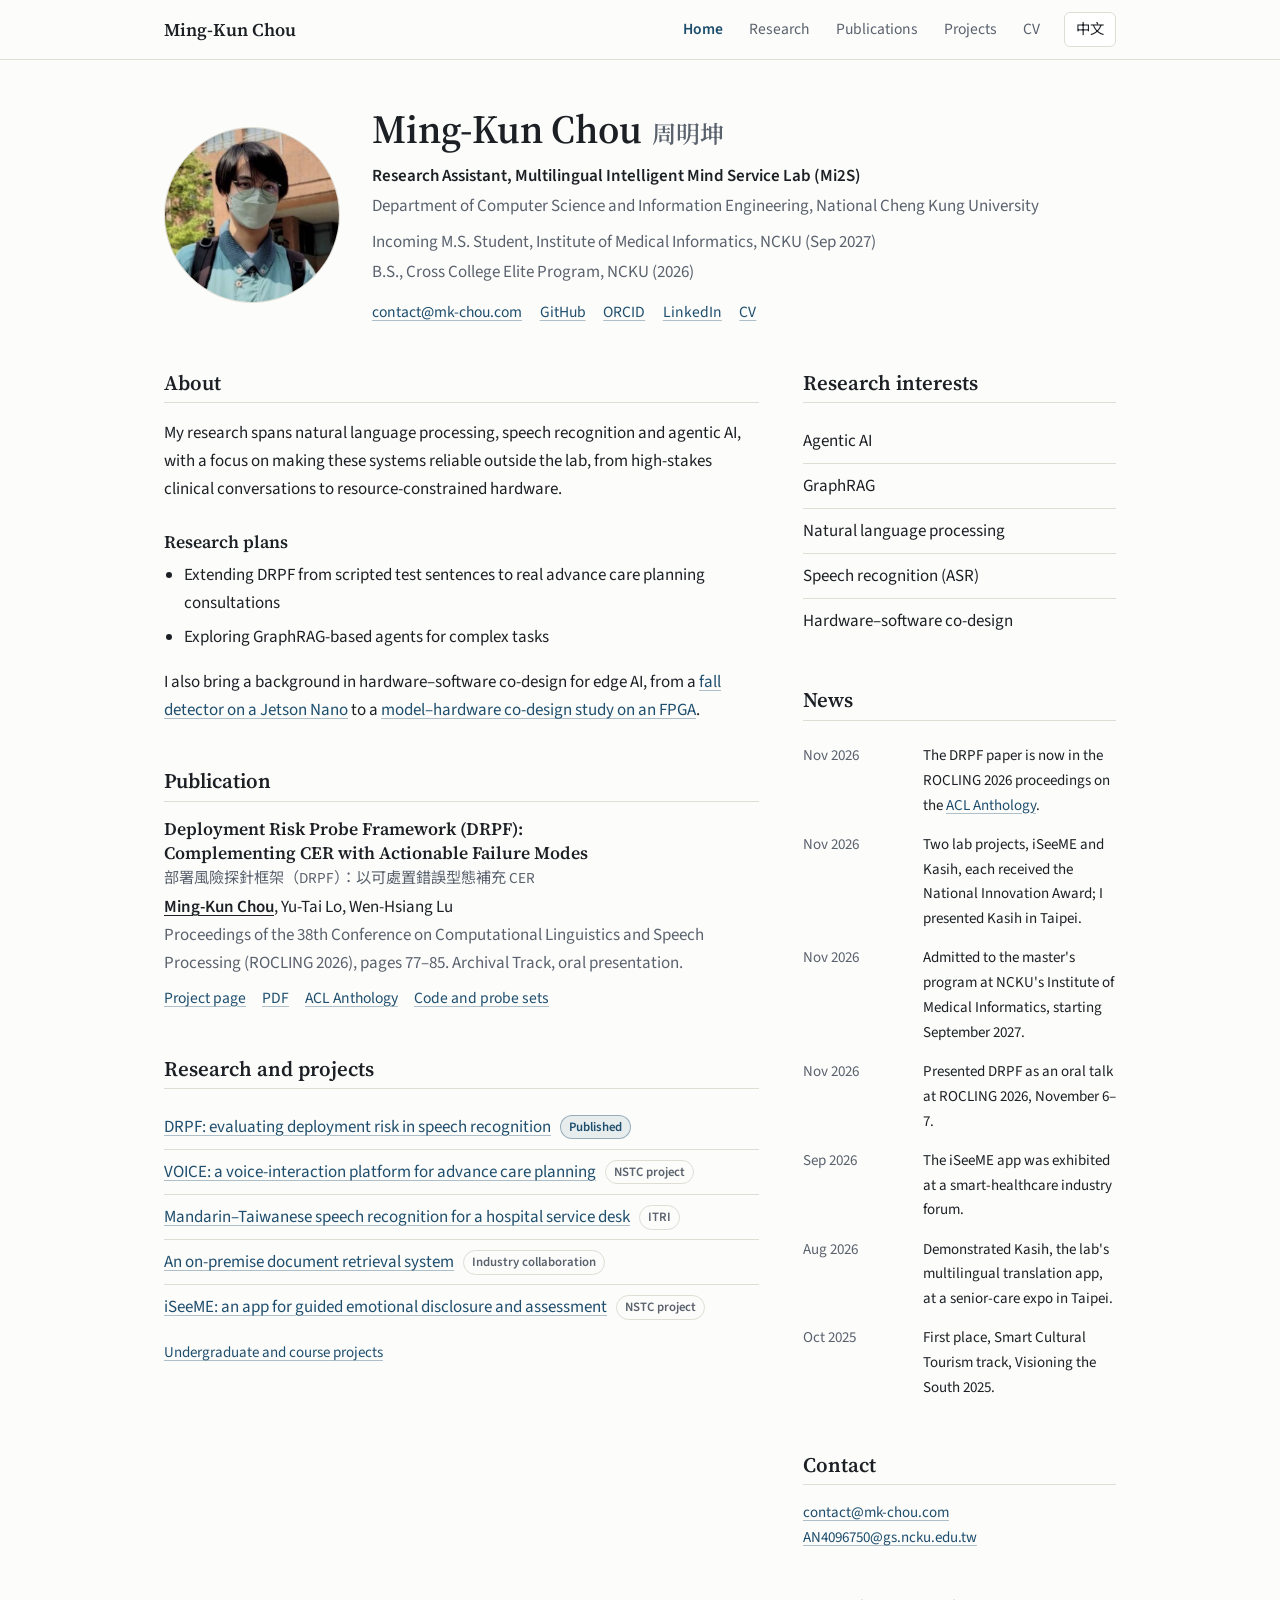
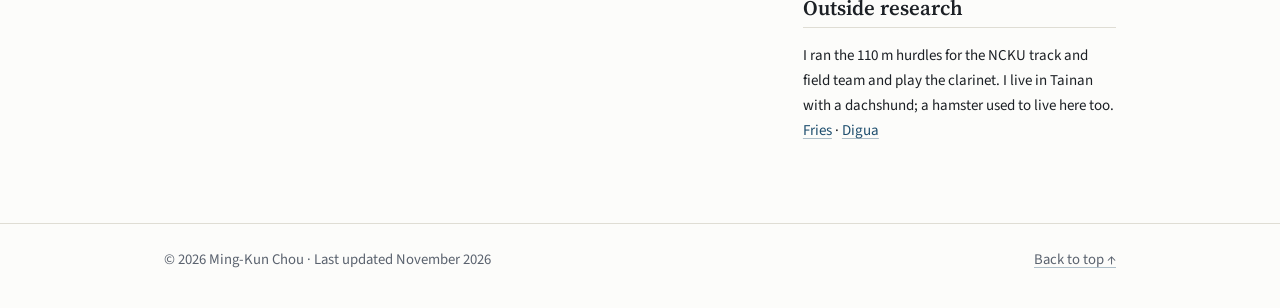
==== commit cf2bf882: "Label hospital ASR project as ITRI only Co-Authored-By: Claude Opus 5.5 <noreply@anthropic.com>" ====
--- a/index.html
+++ b/index.html
@@ -81,7 +81,7 @@
             <ul class="interest-list">
             <li><a href="research/drpf/"><span data-i18n="res.drpf.title">DRPF: evaluating deployment risk in speech recognition</span></a> <span class="tag tag--pub" data-i18n="res.drpf.tag">Published</span></li>
             <li><a href="research/#voice"><span data-i18n="res.voice.title">VOICE: a voice-interaction platform for advance care planning</span></a> <span class="tag" data-i18n="res.voice.tag">NSTC project</span></li>
-            <li><a href="research/#chimei"><span data-i18n="res.chimei.title">Mandarin–Taiwanese speech recognition for a hospital service desk</span></a> <span class="tag" data-i18n="res.chimei.tag">ITRI × Chi Mei Medical Center</span></li>
+            <li><a href="research/#chimei"><span data-i18n="res.chimei.title">Mandarin–Taiwanese speech recognition for a hospital service desk</span></a> <span class="tag" data-i18n="res.chimei.tag">ITRI</span></li>
             <li><a href="research/#kuenling"><span data-i18n="res.kuenling.title">An on-premise document retrieval system</span></a> <span class="tag" data-i18n="res.kuenling.tag">Industry collaboration</span></li>
             <li><a href="research/#iseeme"><span data-i18n="res.iseeme.title">iSeeME: an app for guided emotional disclosure and assessment</span></a> <span class="tag" data-i18n="res.iseeme.tag">NSTC project</span></li>
             </ul>
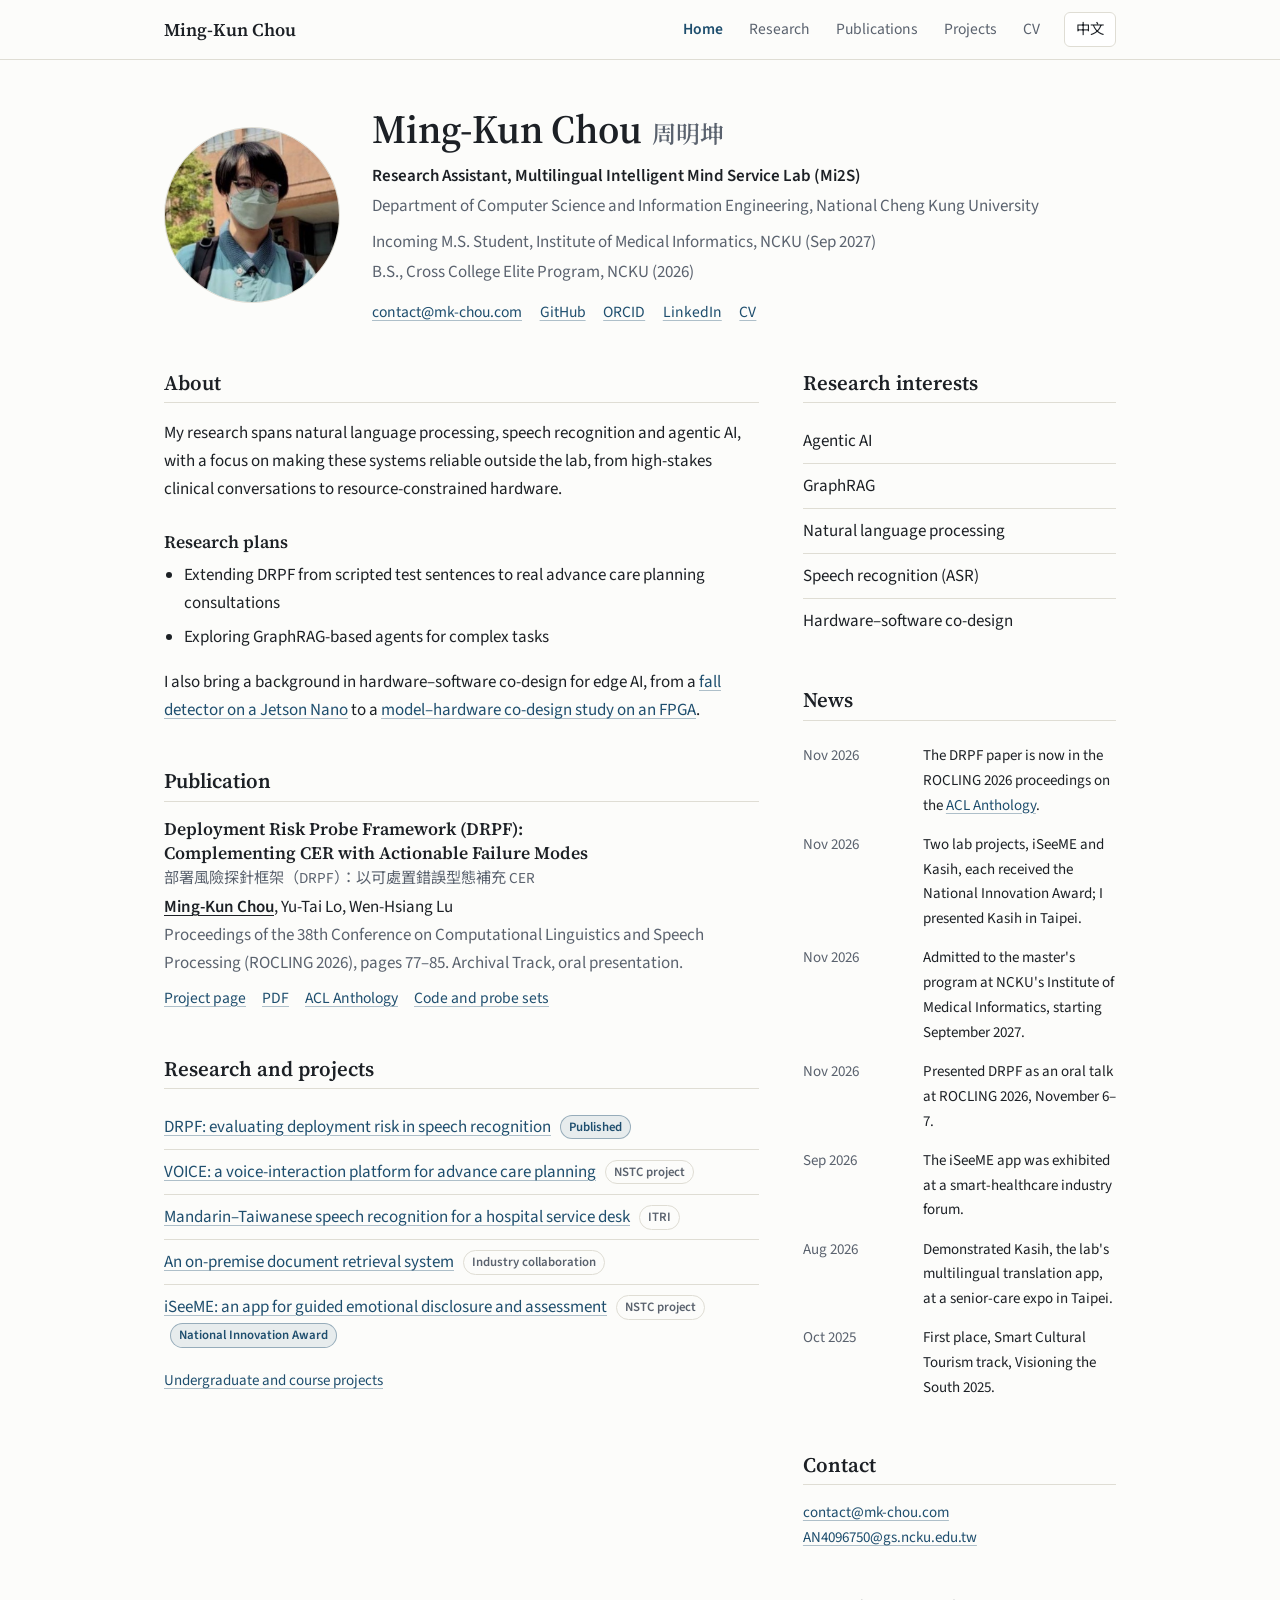
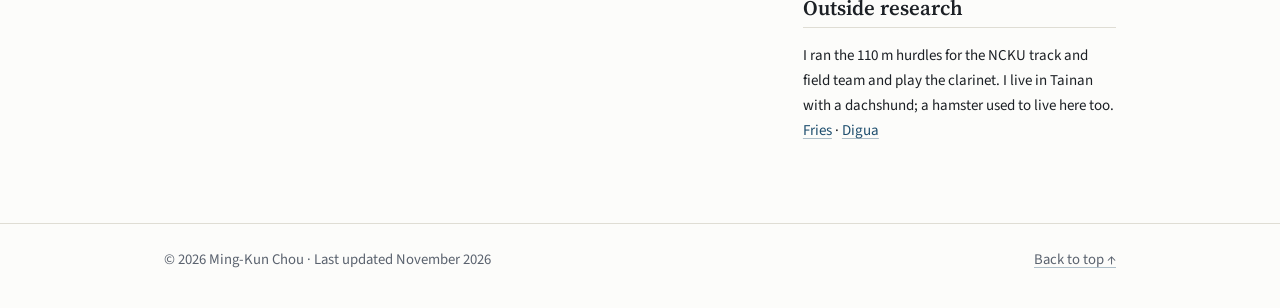
==== commit 35fd5230: "Final pass: fix stale DRPF note, refresh meta description and CV details, tag iSeeME award Co-Author" ====
--- a/index.html
+++ b/index.html
@@ -3,7 +3,7 @@
 <head>
   <meta charset="UTF-8">
   <meta name="viewport" content="width=device-width, initial-scale=1.0">
-  <meta name="description" content="Ming-Kun Chou is a research assistant at the Mi2S lab, National Cheng Kung University, working on speech recognition evaluation and language systems for healthcare.">
+  <meta name="description" content="Ming-Kun Chou is a research assistant at the Mi2S Lab, National Cheng Kung University, and an incoming M.S. student in Medical Informatics, working on speech recognition, NLP and agentic AI for healthcare.">
   <meta name="author" content="Ming-Kun Chou">
   <link rel="canonical" href="https://www.mk-chou.com/">
   <title>Ming-Kun Chou | 周明坤</title>
@@ -83,7 +83,7 @@
             <li><a href="research/#voice"><span data-i18n="res.voice.title">VOICE: a voice-interaction platform for advance care planning</span></a> <span class="tag" data-i18n="res.voice.tag">NSTC project</span></li>
             <li><a href="research/#chimei"><span data-i18n="res.chimei.title">Mandarin–Taiwanese speech recognition for a hospital service desk</span></a> <span class="tag" data-i18n="res.chimei.tag">ITRI</span></li>
             <li><a href="research/#kuenling"><span data-i18n="res.kuenling.title">An on-premise document retrieval system</span></a> <span class="tag" data-i18n="res.kuenling.tag">Industry collaboration</span></li>
-            <li><a href="research/#iseeme"><span data-i18n="res.iseeme.title">iSeeME: an app for guided emotional disclosure and assessment</span></a> <span class="tag" data-i18n="res.iseeme.tag">NSTC project</span></li>
+            <li><a href="research/#iseeme"><span data-i18n="res.iseeme.title">iSeeME: an app for guided emotional disclosure and assessment</span></a> <span class="tag" data-i18n="res.iseeme.tag">NSTC project</span> <span class="tag tag--pub" data-i18n="res.iseeme.award">National Innovation Award</span></li>
             </ul>
             <p class="small" style="margin-top:.75rem"><a href="project/"><span data-i18n="home.res.more">Undergraduate and course projects</span></a></p>
           </section>
